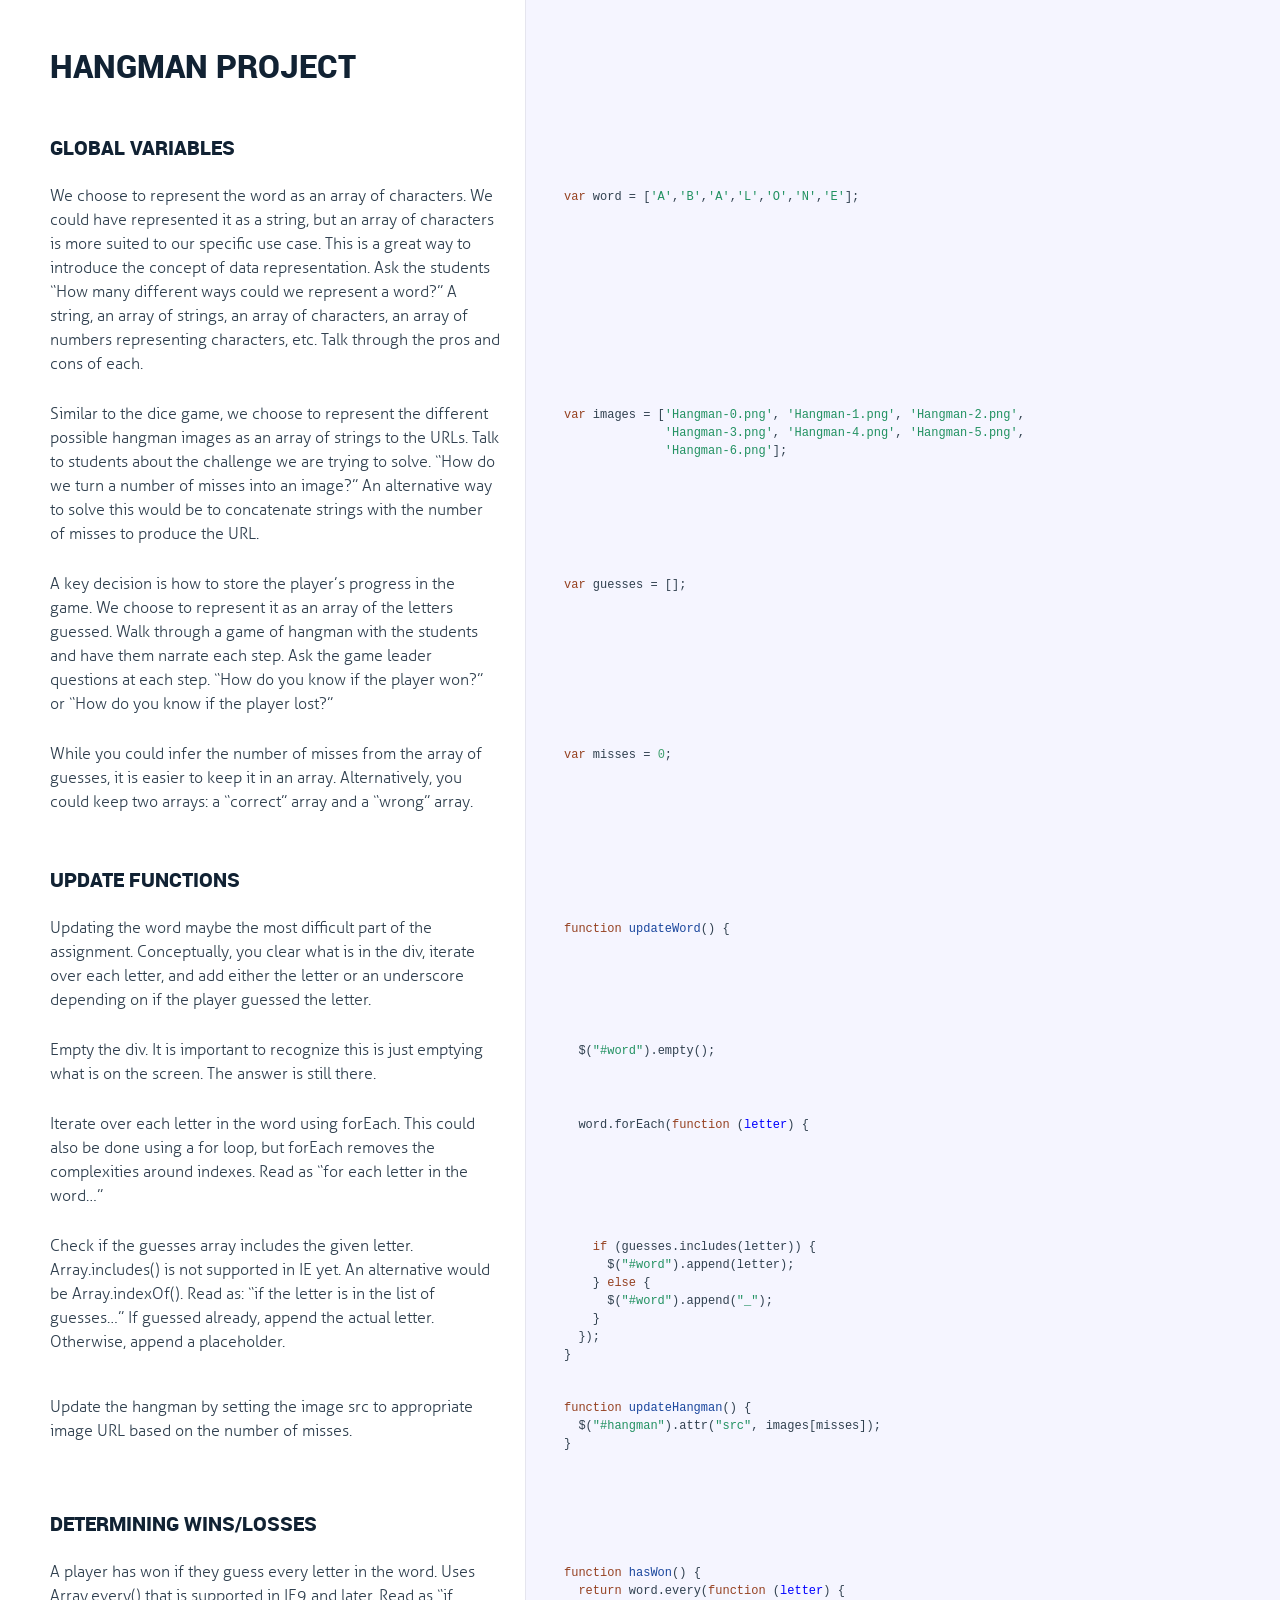
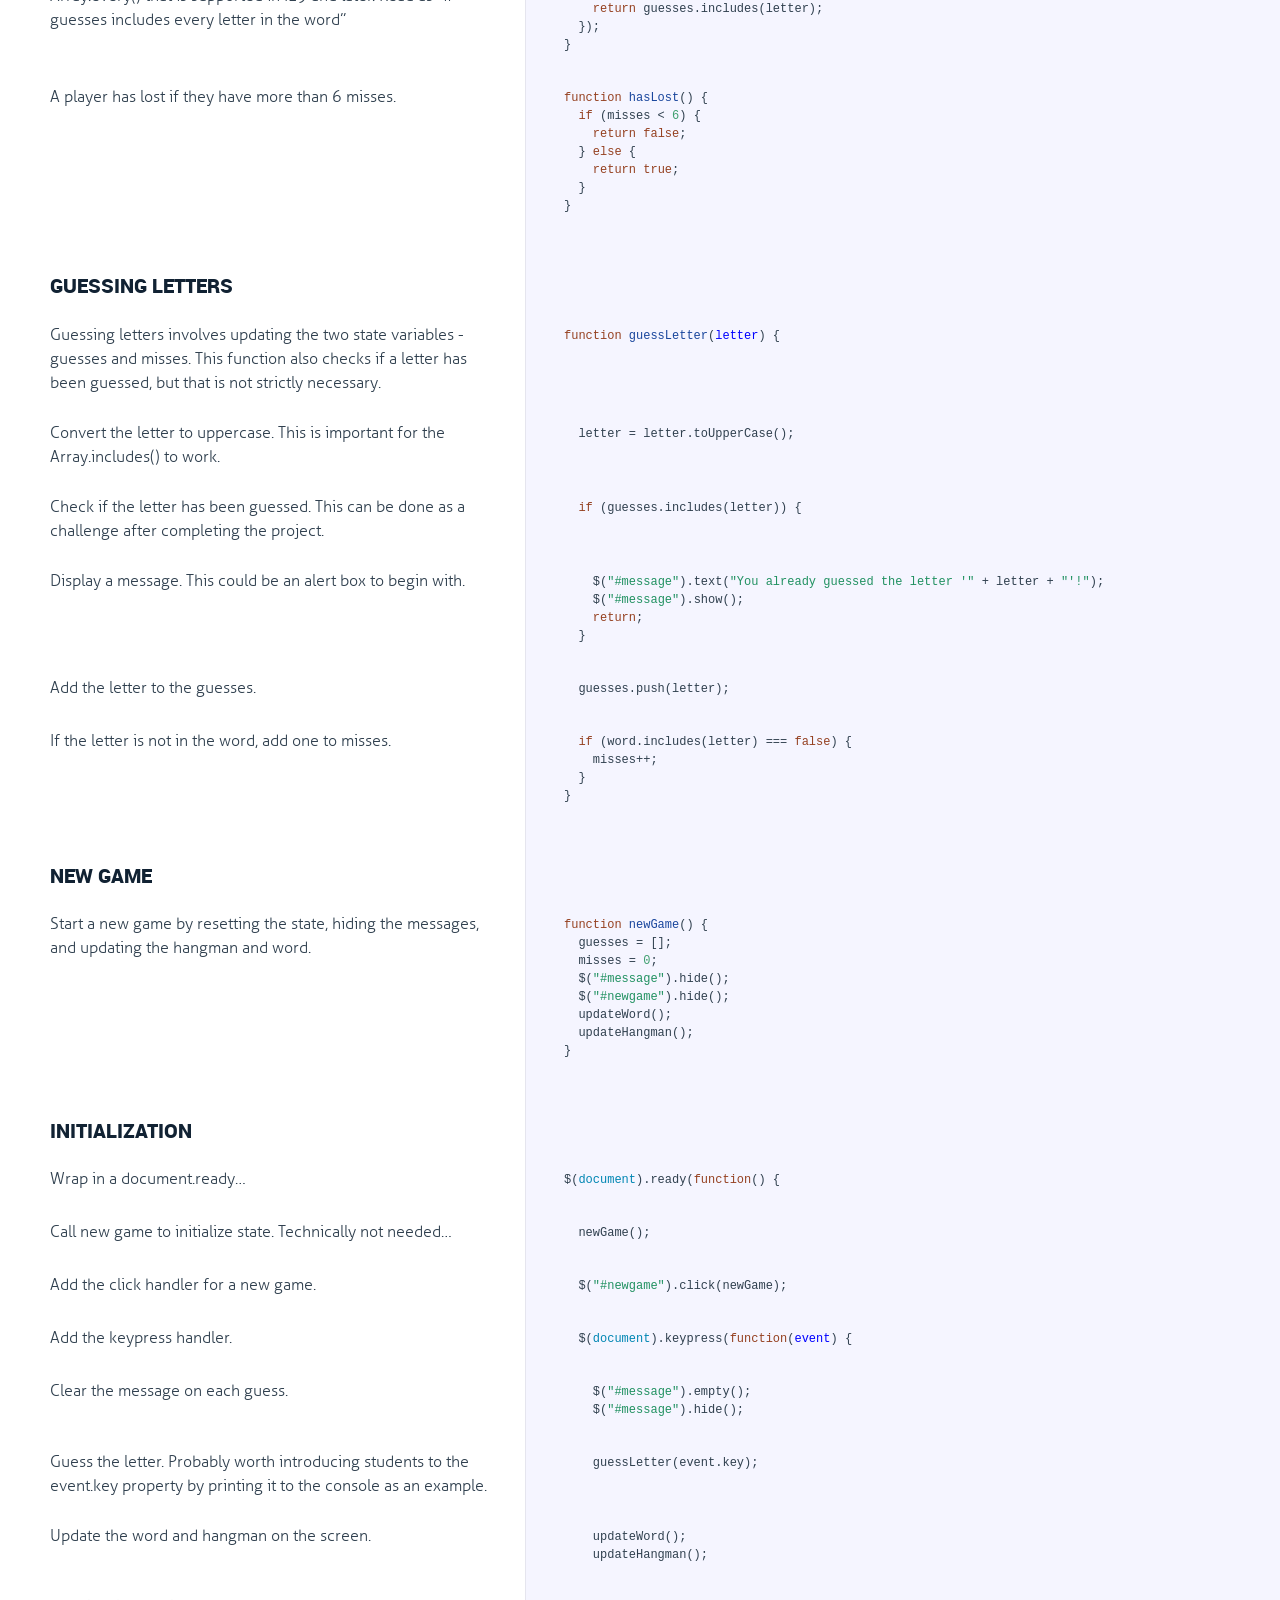
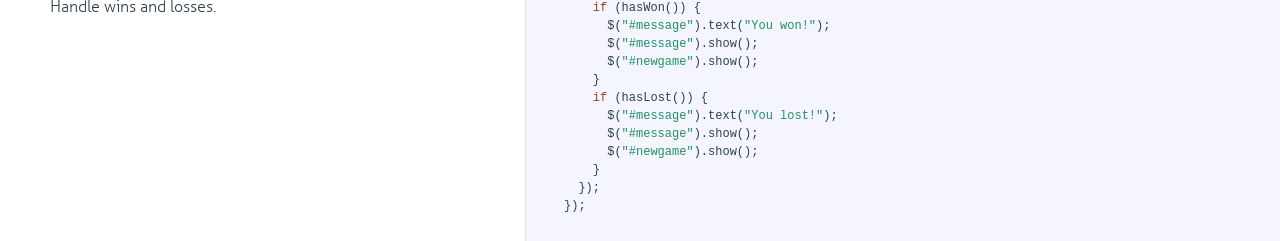
==== docs/script.html @ 74f9dd9a "Add docco documentation." ====
<!DOCTYPE html>

<html>
<head>
  <title>Hangman Project</title>
  <meta http-equiv="content-type" content="text/html; charset=UTF-8">
  <meta name="viewport" content="width=device-width, target-densitydpi=160dpi, initial-scale=1.0; maximum-scale=1.0; user-scalable=0;">
  <link rel="stylesheet" media="all" href="docco.css" />
</head>
<body>
  <div id="container">
    <div id="background"></div>
    
    <ul class="sections">
        
        
        
        <li id="section-1">
            <div class="annotation">
              
              <div class="pilwrap ">
                <a class="pilcrow" href="#section-1">&#182;</a>
              </div>
              <h1 id="hangman-project">Hangman Project</h1>

            </div>
            
        </li>
        
        
        <li id="section-2">
            <div class="annotation">
              
              <div class="pilwrap ">
                <a class="pilcrow" href="#section-2">&#182;</a>
              </div>
              <h2 id="global-variables">Global Variables</h2>

            </div>
            
        </li>
        
        
        <li id="section-3">
            <div class="annotation">
              
              <div class="pilwrap ">
                <a class="pilcrow" href="#section-3">&#182;</a>
              </div>
              <p>We choose to represent the word as an array of characters. We could have
represented it as a string, but an array of characters is more suited to our
specific use case. This is a great way to introduce the concept of data
representation. Ask the students “How many different ways could we represent
a word?” A string, an array of strings, an array of characters, an array of
numbers representing characters, etc. Talk through the pros and cons of each.</p>

            </div>
            
            <div class="content"><div class='highlight'><pre><span class="hljs-keyword">var</span> word = [<span class="hljs-string">'A'</span>,<span class="hljs-string">'B'</span>,<span class="hljs-string">'A'</span>,<span class="hljs-string">'L'</span>,<span class="hljs-string">'O'</span>,<span class="hljs-string">'N'</span>,<span class="hljs-string">'E'</span>];</pre></div></div>
            
        </li>
        
        
        <li id="section-4">
            <div class="annotation">
              
              <div class="pilwrap ">
                <a class="pilcrow" href="#section-4">&#182;</a>
              </div>
              <p>Similar to the dice game, we choose to represent the different possible
hangman images as an array of strings to the URLs. Talk to students about the
challenge we are trying to solve. “How do we turn a number of misses into an
image?” An alternative way to solve this would be to concatenate strings with
the number of misses to produce the URL.</p>

            </div>
            
            <div class="content"><div class='highlight'><pre><span class="hljs-keyword">var</span> images = [<span class="hljs-string">'Hangman-0.png'</span>, <span class="hljs-string">'Hangman-1.png'</span>, <span class="hljs-string">'Hangman-2.png'</span>,
              <span class="hljs-string">'Hangman-3.png'</span>, <span class="hljs-string">'Hangman-4.png'</span>, <span class="hljs-string">'Hangman-5.png'</span>,
              <span class="hljs-string">'Hangman-6.png'</span>];</pre></div></div>
            
        </li>
        
        
        <li id="section-5">
            <div class="annotation">
              
              <div class="pilwrap ">
                <a class="pilcrow" href="#section-5">&#182;</a>
              </div>
              <p>A key decision is how to store the player’s progress in the game. We choose
to represent it as an array of the letters guessed. Walk through a game of
hangman with the students and have them narrate each step. Ask the game
leader questions at each step. “How do you know if the player won?”
or “How do you know if the player lost?”</p>

            </div>
            
            <div class="content"><div class='highlight'><pre><span class="hljs-keyword">var</span> guesses = [];</pre></div></div>
            
        </li>
        
        
        <li id="section-6">
            <div class="annotation">
              
              <div class="pilwrap ">
                <a class="pilcrow" href="#section-6">&#182;</a>
              </div>
              <p>While you could infer the number of misses from the array of guesses, it is
easier to keep it in an array. Alternatively, you could keep two arrays: a
“correct” array and a “wrong” array.</p>

            </div>
            
            <div class="content"><div class='highlight'><pre><span class="hljs-keyword">var</span> misses = <span class="hljs-number">0</span>;</pre></div></div>
            
        </li>
        
        
        <li id="section-7">
            <div class="annotation">
              
              <div class="pilwrap ">
                <a class="pilcrow" href="#section-7">&#182;</a>
              </div>
              <h2 id="update-functions">Update functions</h2>

            </div>
            
        </li>
        
        
        <li id="section-8">
            <div class="annotation">
              
              <div class="pilwrap ">
                <a class="pilcrow" href="#section-8">&#182;</a>
              </div>
              <p>Updating the word maybe the most difficult part of the assignment.
Conceptually, you clear what is in the div, iterate over each letter, and add
either the letter or an underscore depending on if the player guessed the
letter.</p>

            </div>
            
            <div class="content"><div class='highlight'><pre><span class="hljs-function"><span class="hljs-keyword">function</span> <span class="hljs-title">updateWord</span>(<span class="hljs-params"></span>) </span>{</pre></div></div>
            
        </li>
        
        
        <li id="section-9">
            <div class="annotation">
              
              <div class="pilwrap ">
                <a class="pilcrow" href="#section-9">&#182;</a>
              </div>
              <p>Empty the div. It is important to recognize this is just emptying what is
on the screen. The answer is still there.</p>

            </div>
            
            <div class="content"><div class='highlight'><pre>  $(<span class="hljs-string">"#word"</span>).empty();</pre></div></div>
            
        </li>
        
        
        <li id="section-10">
            <div class="annotation">
              
              <div class="pilwrap ">
                <a class="pilcrow" href="#section-10">&#182;</a>
              </div>
              <p>Iterate over each letter in the word using forEach. This could also be
done using a for loop, but forEach removes the complexities around indexes.
Read as “for each letter in the word…”</p>

            </div>
            
            <div class="content"><div class='highlight'><pre>  word.forEach(<span class="hljs-function"><span class="hljs-keyword">function</span> (<span class="hljs-params">letter</span>) </span>{</pre></div></div>
            
        </li>
        
        
        <li id="section-11">
            <div class="annotation">
              
              <div class="pilwrap ">
                <a class="pilcrow" href="#section-11">&#182;</a>
              </div>
              <p>Check if the guesses array includes the given letter. Array.includes() is
not supported in IE yet. An alternative would be Array.indexOf().
Read as: “if the letter is in the list of guesses…” If guessed already,
append the actual letter. Otherwise, append a placeholder.</p>

            </div>
            
            <div class="content"><div class='highlight'><pre>    <span class="hljs-keyword">if</span> (guesses.includes(letter)) {
      $(<span class="hljs-string">"#word"</span>).append(letter);
    } <span class="hljs-keyword">else</span> {
      $(<span class="hljs-string">"#word"</span>).append(<span class="hljs-string">"_"</span>);
    }
  });
}</pre></div></div>
            
        </li>
        
        
        <li id="section-12">
            <div class="annotation">
              
              <div class="pilwrap ">
                <a class="pilcrow" href="#section-12">&#182;</a>
              </div>
              <p>Update the hangman by setting the image src to appropriate image URL based
on the number of misses.</p>

            </div>
            
            <div class="content"><div class='highlight'><pre><span class="hljs-function"><span class="hljs-keyword">function</span> <span class="hljs-title">updateHangman</span>(<span class="hljs-params"></span>) </span>{
  $(<span class="hljs-string">"#hangman"</span>).attr(<span class="hljs-string">"src"</span>, images[misses]);
}</pre></div></div>
            
        </li>
        
        
        <li id="section-13">
            <div class="annotation">
              
              <div class="pilwrap ">
                <a class="pilcrow" href="#section-13">&#182;</a>
              </div>
              <h2 id="determining-wins-losses">Determining wins/losses</h2>

            </div>
            
        </li>
        
        
        <li id="section-14">
            <div class="annotation">
              
              <div class="pilwrap ">
                <a class="pilcrow" href="#section-14">&#182;</a>
              </div>
              <p>A player has won if they guess every letter in the word. Uses Array.every()
that is supported in IE9 and later. Read as “if guesses includes every letter
in the word”</p>

            </div>
            
            <div class="content"><div class='highlight'><pre><span class="hljs-function"><span class="hljs-keyword">function</span> <span class="hljs-title">hasWon</span>(<span class="hljs-params"></span>) </span>{
  <span class="hljs-keyword">return</span> word.every(<span class="hljs-function"><span class="hljs-keyword">function</span> (<span class="hljs-params">letter</span>) </span>{
    <span class="hljs-keyword">return</span> guesses.includes(letter);
  });
}</pre></div></div>
            
        </li>
        
        
        <li id="section-15">
            <div class="annotation">
              
              <div class="pilwrap ">
                <a class="pilcrow" href="#section-15">&#182;</a>
              </div>
              <p>A player has lost if they have more than 6 misses.</p>

            </div>
            
            <div class="content"><div class='highlight'><pre><span class="hljs-function"><span class="hljs-keyword">function</span> <span class="hljs-title">hasLost</span>(<span class="hljs-params"></span>) </span>{
  <span class="hljs-keyword">if</span> (misses &lt; <span class="hljs-number">6</span>) {
    <span class="hljs-keyword">return</span> <span class="hljs-literal">false</span>;
  } <span class="hljs-keyword">else</span> {
    <span class="hljs-keyword">return</span> <span class="hljs-literal">true</span>;
  }
}</pre></div></div>
            
        </li>
        
        
        <li id="section-16">
            <div class="annotation">
              
              <div class="pilwrap ">
                <a class="pilcrow" href="#section-16">&#182;</a>
              </div>
              <h2 id="guessing-letters">Guessing letters</h2>

            </div>
            
        </li>
        
        
        <li id="section-17">
            <div class="annotation">
              
              <div class="pilwrap ">
                <a class="pilcrow" href="#section-17">&#182;</a>
              </div>
              <p>Guessing letters involves updating the two state variables - guesses and
misses. This function also checks if a letter has been guessed, but that is
not strictly necessary.</p>

            </div>
            
            <div class="content"><div class='highlight'><pre><span class="hljs-function"><span class="hljs-keyword">function</span> <span class="hljs-title">guessLetter</span>(<span class="hljs-params">letter</span>) </span>{</pre></div></div>
            
        </li>
        
        
        <li id="section-18">
            <div class="annotation">
              
              <div class="pilwrap ">
                <a class="pilcrow" href="#section-18">&#182;</a>
              </div>
              <p>Convert the letter to uppercase. This is important for the Array.includes()
to work.</p>

            </div>
            
            <div class="content"><div class='highlight'><pre>  letter = letter.toUpperCase();</pre></div></div>
            
        </li>
        
        
        <li id="section-19">
            <div class="annotation">
              
              <div class="pilwrap ">
                <a class="pilcrow" href="#section-19">&#182;</a>
              </div>
              <p>Check if the letter has been guessed. This can be done as a challenge after
completing the project.</p>

            </div>
            
            <div class="content"><div class='highlight'><pre>  <span class="hljs-keyword">if</span> (guesses.includes(letter)) {</pre></div></div>
            
        </li>
        
        
        <li id="section-20">
            <div class="annotation">
              
              <div class="pilwrap ">
                <a class="pilcrow" href="#section-20">&#182;</a>
              </div>
              <p>Display a message. This could be an alert box to begin with.</p>

            </div>
            
            <div class="content"><div class='highlight'><pre>    $(<span class="hljs-string">"#message"</span>).text(<span class="hljs-string">"You already guessed the letter '"</span> + letter + <span class="hljs-string">"'!"</span>);
    $(<span class="hljs-string">"#message"</span>).show();
    <span class="hljs-keyword">return</span>;
  }</pre></div></div>
            
        </li>
        
        
        <li id="section-21">
            <div class="annotation">
              
              <div class="pilwrap ">
                <a class="pilcrow" href="#section-21">&#182;</a>
              </div>
              <p>Add the letter to the guesses.</p>

            </div>
            
            <div class="content"><div class='highlight'><pre>  guesses.push(letter);</pre></div></div>
            
        </li>
        
        
        <li id="section-22">
            <div class="annotation">
              
              <div class="pilwrap ">
                <a class="pilcrow" href="#section-22">&#182;</a>
              </div>
              <p>If the letter is not in the word, add one to misses.</p>

            </div>
            
            <div class="content"><div class='highlight'><pre>  <span class="hljs-keyword">if</span> (word.includes(letter) === <span class="hljs-literal">false</span>) {
    misses++;
  }
}</pre></div></div>
            
        </li>
        
        
        <li id="section-23">
            <div class="annotation">
              
              <div class="pilwrap ">
                <a class="pilcrow" href="#section-23">&#182;</a>
              </div>
              <h2 id="new-game">New Game</h2>

            </div>
            
        </li>
        
        
        <li id="section-24">
            <div class="annotation">
              
              <div class="pilwrap ">
                <a class="pilcrow" href="#section-24">&#182;</a>
              </div>
              <p>Start a new game by resetting the state, hiding the messages, and updating
the hangman and word.</p>

            </div>
            
            <div class="content"><div class='highlight'><pre><span class="hljs-function"><span class="hljs-keyword">function</span> <span class="hljs-title">newGame</span>(<span class="hljs-params"></span>) </span>{
  guesses = [];
  misses = <span class="hljs-number">0</span>;
  $(<span class="hljs-string">"#message"</span>).hide();
  $(<span class="hljs-string">"#newgame"</span>).hide();
  updateWord();
  updateHangman();
}</pre></div></div>
            
        </li>
        
        
        <li id="section-25">
            <div class="annotation">
              
              <div class="pilwrap ">
                <a class="pilcrow" href="#section-25">&#182;</a>
              </div>
              <h2 id="initialization">Initialization</h2>

            </div>
            
        </li>
        
        
        <li id="section-26">
            <div class="annotation">
              
              <div class="pilwrap ">
                <a class="pilcrow" href="#section-26">&#182;</a>
              </div>
              <p>Wrap in a document.ready…</p>

            </div>
            
            <div class="content"><div class='highlight'><pre>$(<span class="hljs-built_in">document</span>).ready(<span class="hljs-function"><span class="hljs-keyword">function</span>(<span class="hljs-params"></span>) </span>{</pre></div></div>
            
        </li>
        
        
        <li id="section-27">
            <div class="annotation">
              
              <div class="pilwrap ">
                <a class="pilcrow" href="#section-27">&#182;</a>
              </div>
              <p>Call new game to initialize state. Technically not needed…</p>

            </div>
            
            <div class="content"><div class='highlight'><pre>  newGame();</pre></div></div>
            
        </li>
        
        
        <li id="section-28">
            <div class="annotation">
              
              <div class="pilwrap ">
                <a class="pilcrow" href="#section-28">&#182;</a>
              </div>
              <p>Add the click handler for a new game.</p>

            </div>
            
            <div class="content"><div class='highlight'><pre>  $(<span class="hljs-string">"#newgame"</span>).click(newGame);</pre></div></div>
            
        </li>
        
        
        <li id="section-29">
            <div class="annotation">
              
              <div class="pilwrap ">
                <a class="pilcrow" href="#section-29">&#182;</a>
              </div>
              <p>Add the keypress handler.</p>

            </div>
            
            <div class="content"><div class='highlight'><pre>  $(<span class="hljs-built_in">document</span>).keypress(<span class="hljs-function"><span class="hljs-keyword">function</span>(<span class="hljs-params">event</span>) </span>{</pre></div></div>
            
        </li>
        
        
        <li id="section-30">
            <div class="annotation">
              
              <div class="pilwrap ">
                <a class="pilcrow" href="#section-30">&#182;</a>
              </div>
              <p>Clear the message on each guess.</p>

            </div>
            
            <div class="content"><div class='highlight'><pre>    $(<span class="hljs-string">"#message"</span>).empty();
    $(<span class="hljs-string">"#message"</span>).hide();</pre></div></div>
            
        </li>
        
        
        <li id="section-31">
            <div class="annotation">
              
              <div class="pilwrap ">
                <a class="pilcrow" href="#section-31">&#182;</a>
              </div>
              <p>Guess the letter. Probably worth introducing students to the event.key
property by printing it to the console as an example.</p>

            </div>
            
            <div class="content"><div class='highlight'><pre>    guessLetter(event.key);</pre></div></div>
            
        </li>
        
        
        <li id="section-32">
            <div class="annotation">
              
              <div class="pilwrap ">
                <a class="pilcrow" href="#section-32">&#182;</a>
              </div>
              <p>Update the word and hangman on the screen.</p>

            </div>
            
            <div class="content"><div class='highlight'><pre>    updateWord();
    updateHangman();</pre></div></div>
            
        </li>
        
        
        <li id="section-33">
            <div class="annotation">
              
              <div class="pilwrap ">
                <a class="pilcrow" href="#section-33">&#182;</a>
              </div>
              <p>Handle wins and losses.</p>

            </div>
            
            <div class="content"><div class='highlight'><pre>    <span class="hljs-keyword">if</span> (hasWon()) {
      $(<span class="hljs-string">"#message"</span>).text(<span class="hljs-string">"You won!"</span>);
      $(<span class="hljs-string">"#message"</span>).show();
      $(<span class="hljs-string">"#newgame"</span>).show();
    }
    <span class="hljs-keyword">if</span> (hasLost()) {
      $(<span class="hljs-string">"#message"</span>).text(<span class="hljs-string">"You lost!"</span>);
      $(<span class="hljs-string">"#message"</span>).show();
      $(<span class="hljs-string">"#newgame"</span>).show();
    }
  });
});</pre></div></div>
            
        </li>
        
    </ul>
  </div>
</body>
</html>
---- docs/docco.css ----
/*--------------------- Typography ----------------------------*/

@font-face {
    font-family: 'aller-light';
    src: url('public/fonts/aller-light.eot');
    src: url('public/fonts/aller-light.eot?#iefix') format('embedded-opentype'),
         url('public/fonts/aller-light.woff') format('woff'),
         url('public/fonts/aller-light.ttf') format('truetype');
    font-weight: normal;
    font-style: normal;
}

@font-face {
    font-family: 'aller-bold';
    src: url('public/fonts/aller-bold.eot');
    src: url('public/fonts/aller-bold.eot?#iefix') format('embedded-opentype'),
         url('public/fonts/aller-bold.woff') format('woff'),
         url('public/fonts/aller-bold.ttf') format('truetype');
    font-weight: normal;
    font-style: normal;
}

@font-face {
    font-family: 'roboto-black';
    src: url('public/fonts/roboto-black.eot');
    src: url('public/fonts/roboto-black.eot?#iefix') format('embedded-opentype'),
         url('public/fonts/roboto-black.woff') format('woff'),
         url('public/fonts/roboto-black.ttf') format('truetype');
    font-weight: normal;
    font-style: normal;
}

/*--------------------- Layout ----------------------------*/
html { height: 100%; }
body {
  font-family: "aller-light";
  font-size: 14px;
  line-height: 18px;
  color: #30404f;
  margin: 0; padding: 0;
  height:100%;
}
#container { min-height: 100%; }

a {
  color: #000;
}

b, strong {
  font-weight: normal;
  font-family: "aller-bold";
}

p {
  margin: 15px 0 0px;
}
  .annotation ul, .annotation ol {
    margin: 25px 0;
  }
    .annotation ul li, .annotation ol li {
      font-size: 14px;
      line-height: 18px;
      margin: 10px 0;
    }

h1, h2, h3, h4, h5, h6 {
  color: #112233;
  line-height: 1em;
  font-weight: normal;
  font-family: "roboto-black";
  text-transform: uppercase;
  margin: 30px 0 15px 0;
}

h1 {
  margin-top: 40px;
}
h2 {
  font-size: 1.26em;
}

hr {
  border: 0;
  background: 1px #ddd;
  height: 1px;
  margin: 20px 0;
}

pre, tt, code {
  font-size: 12px; line-height: 16px;
  font-family: Menlo, Monaco, Consolas, "Lucida Console", monospace;
  margin: 0; padding: 0;
}
  .annotation pre {
    display: block;
    margin: 0;
    padding: 7px 10px;
    background: #fcfcfc;
    -moz-box-shadow:    inset 0 0 10px rgba(0,0,0,0.1);
    -webkit-box-shadow: inset 0 0 10px rgba(0,0,0,0.1);
    box-shadow:         inset 0 0 10px rgba(0,0,0,0.1);
    overflow-x: auto;
  }
    .annotation pre code {
      border: 0;
      padding: 0;
      background: transparent;
    }


blockquote {
  border-left: 5px solid #ccc;
  margin: 0;
  padding: 1px 0 1px 1em;
}
  .sections blockquote p {
    font-family: Menlo, Consolas, Monaco, monospace;
    font-size: 12px; line-height: 16px;
    color: #999;
    margin: 10px 0 0;
    white-space: pre-wrap;
  }

ul.sections {
  list-style: none;
  padding:0 0 5px 0;;
  margin:0;
}

/*
  Force border-box so that % widths fit the parent
  container without overlap because of margin/padding.

  More Info : http://www.quirksmode.org/css/box.html
*/
ul.sections > li > div {
  -moz-box-sizing: border-box;    /* firefox */
  -ms-box-sizing: border-box;     /* ie */
  -webkit-box-sizing: border-box; /* webkit */
  -khtml-box-sizing: border-box;  /* konqueror */
  box-sizing: border-box;         /* css3 */
}


/*---------------------- Jump Page -----------------------------*/
#jump_to, #jump_page {
  margin: 0;
  background: white;
  -webkit-box-shadow: 0 0 25px #777; -moz-box-shadow: 0 0 25px #777;
  -webkit-border-bottom-left-radius: 5px; -moz-border-radius-bottomleft: 5px;
  font: 16px Arial;
  cursor: pointer;
  text-align: right;
  list-style: none;
}

#jump_to a {
  text-decoration: none;
}

#jump_to a.large {
  display: none;
}
#jump_to a.small {
  font-size: 22px;
  font-weight: bold;
  color: #676767;
}

#jump_to, #jump_wrapper {
  position: fixed;
  right: 0; top: 0;
  padding: 10px 15px;
  margin:0;
}

#jump_wrapper {
  display: none;
  padding:0;
}

#jump_to:hover #jump_wrapper {
  display: block;
}

#jump_page_wrapper{
  position: fixed;
  right: 0;
  top: 0;
  bottom: 0;
}

#jump_page {
  padding: 5px 0 3px;
  margin: 0 0 25px 25px;
  max-height: 100%;
  overflow: auto;
}

#jump_page .source {
  display: block;
  padding: 15px;
  text-decoration: none;
  border-top: 1px solid #eee;
}

#jump_page .source:hover {
  background: #f5f5ff;
}

#jump_page .source:first-child {
}

/*---------------------- Low resolutions (> 320px) ---------------------*/
@media only screen and (min-width: 320px) {
  .pilwrap { display: none; }

  ul.sections > li > div {
    display: block;
    padding:5px 10px 0 10px;
  }

  ul.sections > li > div.annotation ul, ul.sections > li > div.annotation ol {
    padding-left: 30px;
  }

  ul.sections > li > div.content {
    overflow-x:auto;
    -webkit-box-shadow: inset 0 0 5px #e5e5ee;
    box-shadow: inset 0 0 5px #e5e5ee;
    border: 1px solid #dedede;
    margin:5px 10px 5px 10px;
    padding-bottom: 5px;
  }

  ul.sections > li > div.annotation pre {
    margin: 7px 0 7px;
    padding-left: 15px;
  }

  ul.sections > li > div.annotation p tt, .annotation code {
    background: #f8f8ff;
    border: 1px solid #dedede;
    font-size: 12px;
    padding: 0 0.2em;
  }
}

/*----------------------  (> 481px) ---------------------*/
@media only screen and (min-width: 481px) {
  #container {
    position: relative;
  }
  body {
    background-color: #F5F5FF;
    font-size: 15px;
    line-height: 21px;
  }
  pre, tt, code {
    line-height: 18px;
  }
  p, ul, ol {
    margin: 0 0 15px;
  }


  #jump_to {
    padding: 5px 10px;
  }
  #jump_wrapper {
    padding: 0;
  }
  #jump_to, #jump_page {
    font: 10px Arial;
    text-transform: uppercase;
  }
  #jump_page .source {
    padding: 5px 10px;
  }
  #jump_to a.large {
    display: inline-block;
  }
  #jump_to a.small {
    display: none;
  }



  #background {
    position: absolute;
    top: 0; bottom: 0;
    width: 350px;
    background: #fff;
    border-right: 1px solid #e5e5ee;
    z-index: -1;
  }

  ul.sections > li > div.annotation ul, ul.sections > li > div.annotation ol {
    padding-left: 40px;
  }

  ul.sections > li {
    white-space: nowrap;
  }

  ul.sections > li > div {
    display: inline-block;
  }

  ul.sections > li > div.annotation {
    max-width: 350px;
    min-width: 350px;
    min-height: 5px;
    padding: 13px;
    overflow-x: hidden;
    white-space: normal;
    vertical-align: top;
    text-align: left;
  }
  ul.sections > li > div.annotation pre {
    margin: 15px 0 15px;
    padding-left: 15px;
  }

  ul.sections > li > div.content {
    padding: 13px;
    vertical-align: top;
    border: none;
    -webkit-box-shadow: none;
    box-shadow: none;
  }

  .pilwrap {
    position: relative;
    display: inline;
  }

  .pilcrow {
    font: 12px Arial;
    text-decoration: none;
    color: #454545;
    position: absolute;
    top: 3px; left: -20px;
    padding: 1px 2px;
    opacity: 0;
    -webkit-transition: opacity 0.2s linear;
  }
    .for-h1 .pilcrow {
      top: 47px;
    }
    .for-h2 .pilcrow, .for-h3 .pilcrow, .for-h4 .pilcrow {
      top: 35px;
    }

  ul.sections > li > div.annotation:hover .pilcrow {
    opacity: 1;
  }
}

/*---------------------- (> 1025px) ---------------------*/
@media only screen and (min-width: 1025px) {

  body {
    font-size: 16px;
    line-height: 24px;
  }

  #background {
    width: 525px;
  }
  ul.sections > li > div.annotation {
    max-width: 525px;
    min-width: 525px;
    padding: 10px 25px 1px 50px;
  }
  ul.sections > li > div.content {
    padding: 9px 15px 16px 25px;
  }
}

/*---------------------- Syntax Highlighting -----------------------------*/

td.linenos { background-color: #f0f0f0; padding-right: 10px; }
span.lineno { background-color: #f0f0f0; padding: 0 5px 0 5px; }
/*

github.com style (c) Vasily Polovnyov <vast@whiteants.net>

*/

pre code {
  display: block; padding: 0.5em;
  color: #000;
  background: #f8f8ff
}

pre .hljs-comment,
pre .hljs-template_comment,
pre .hljs-diff .hljs-header,
pre .hljs-javadoc {
  color: #408080;
  font-style: italic
}

pre .hljs-keyword,
pre .hljs-assignment,
pre .hljs-literal,
pre .hljs-css .hljs-rule .hljs-keyword,
pre .hljs-winutils,
pre .hljs-javascript .hljs-title,
pre .hljs-lisp .hljs-title,
pre .hljs-subst {
  color: #954121;
  /*font-weight: bold*/
}

pre .hljs-number,
pre .hljs-hexcolor {
  color: #40a070
}

pre .hljs-string,
pre .hljs-tag .hljs-value,
pre .hljs-phpdoc,
pre .hljs-tex .hljs-formula {
  color: #219161;
}

pre .hljs-title,
pre .hljs-id {
  color: #19469D;
}
pre .hljs-params {
  color: #00F;
}

pre .hljs-javascript .hljs-title,
pre .hljs-lisp .hljs-title,
pre .hljs-subst {
  font-weight: normal
}

pre .hljs-class .hljs-title,
pre .hljs-haskell .hljs-label,
pre .hljs-tex .hljs-command {
  color: #458;
  font-weight: bold
}

pre .hljs-tag,
pre .hljs-tag .hljs-title,
pre .hljs-rules .hljs-property,
pre .hljs-django .hljs-tag .hljs-keyword {
  color: #000080;
  font-weight: normal
}

pre .hljs-attribute,
pre .hljs-variable,
pre .hljs-instancevar,
pre .hljs-lisp .hljs-body {
  color: #008080
}

pre .hljs-regexp {
  color: #B68
}

pre .hljs-class {
  color: #458;
  font-weight: bold
}

pre .hljs-symbol,
pre .hljs-ruby .hljs-symbol .hljs-string,
pre .hljs-ruby .hljs-symbol .hljs-keyword,
pre .hljs-ruby .hljs-symbol .hljs-keymethods,
pre .hljs-lisp .hljs-keyword,
pre .hljs-tex .hljs-special,
pre .hljs-input_number {
  color: #990073
}

pre .hljs-builtin,
pre .hljs-constructor,
pre .hljs-built_in,
pre .hljs-lisp .hljs-title {
  color: #0086b3
}

pre .hljs-preprocessor,
pre .hljs-pi,
pre .hljs-doctype,
pre .hljs-shebang,
pre .hljs-cdata {
  color: #999;
  font-weight: bold
}

pre .hljs-deletion {
  background: #fdd
}

pre .hljs-addition {
  background: #dfd
}

pre .hljs-diff .hljs-change {
  background: #0086b3
}

pre .hljs-chunk {
  color: #aaa
}

pre .hljs-tex .hljs-formula {
  opacity: 0.5;
}
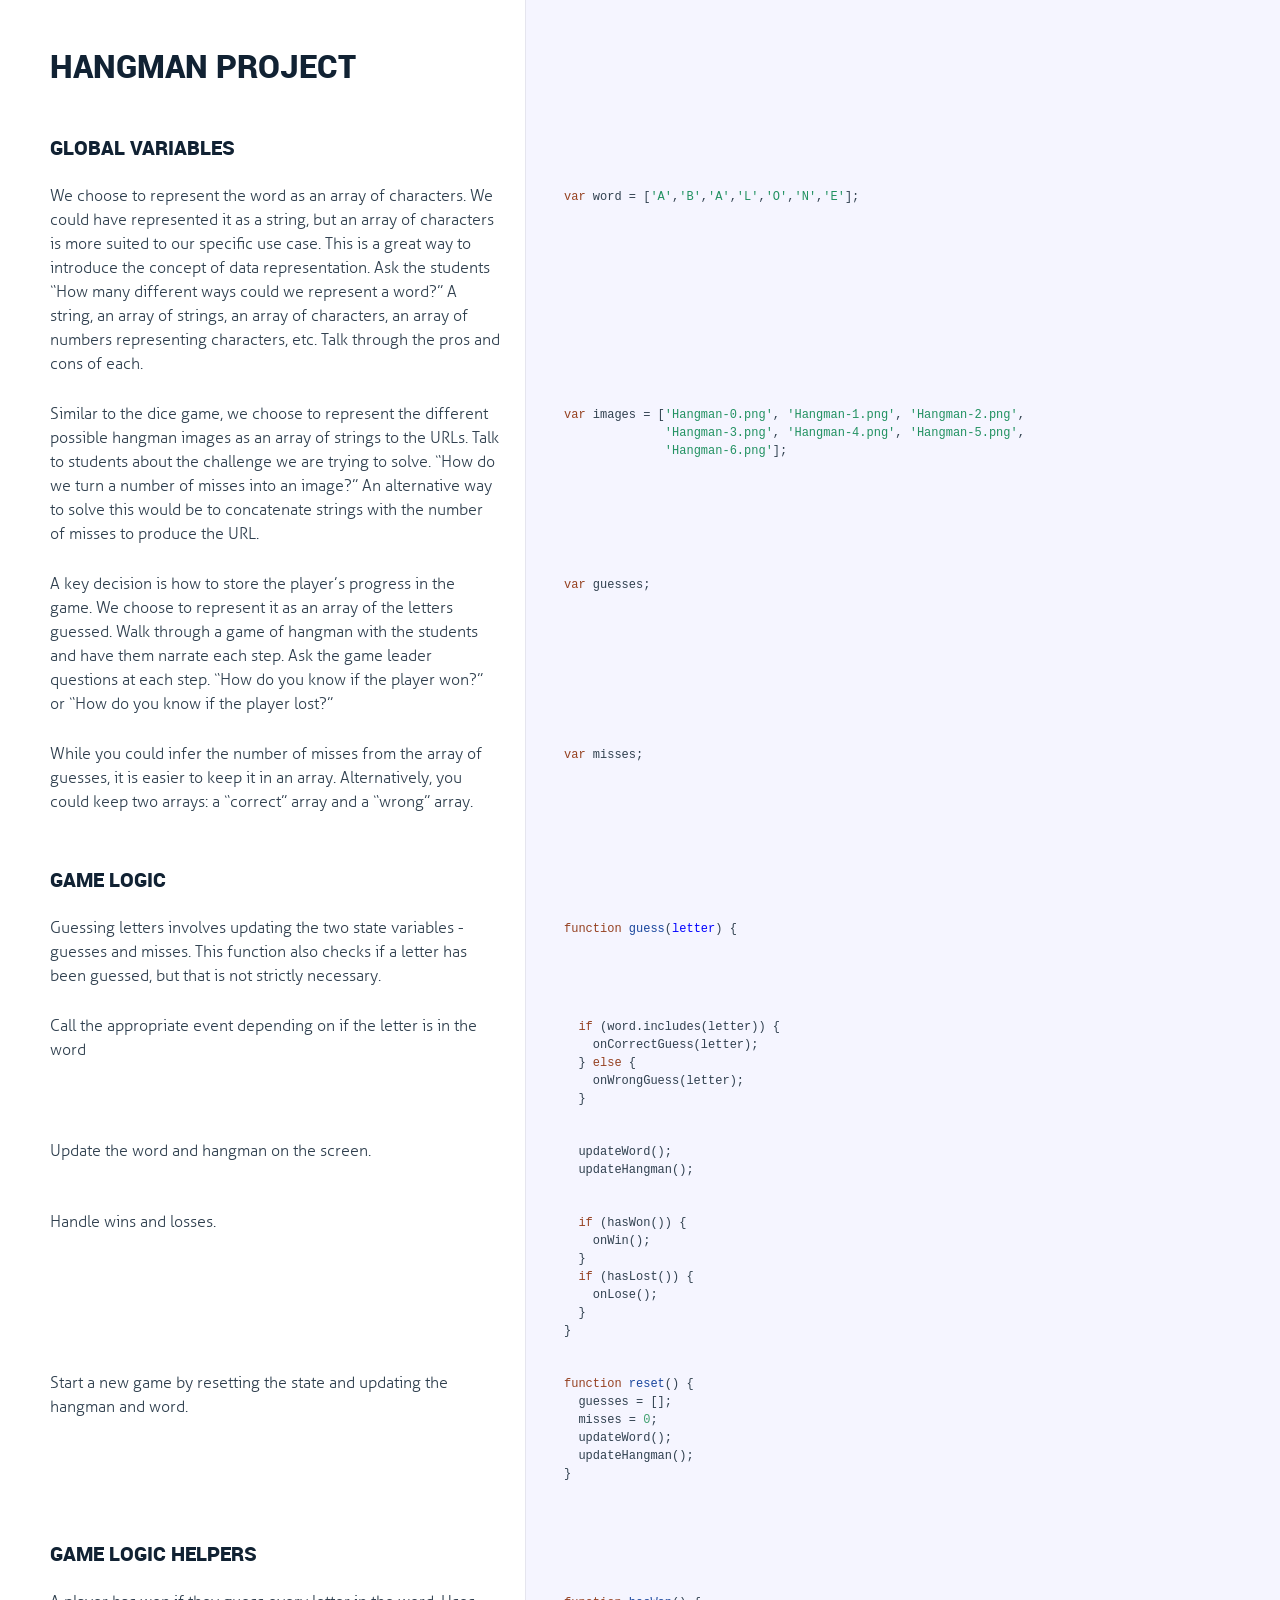
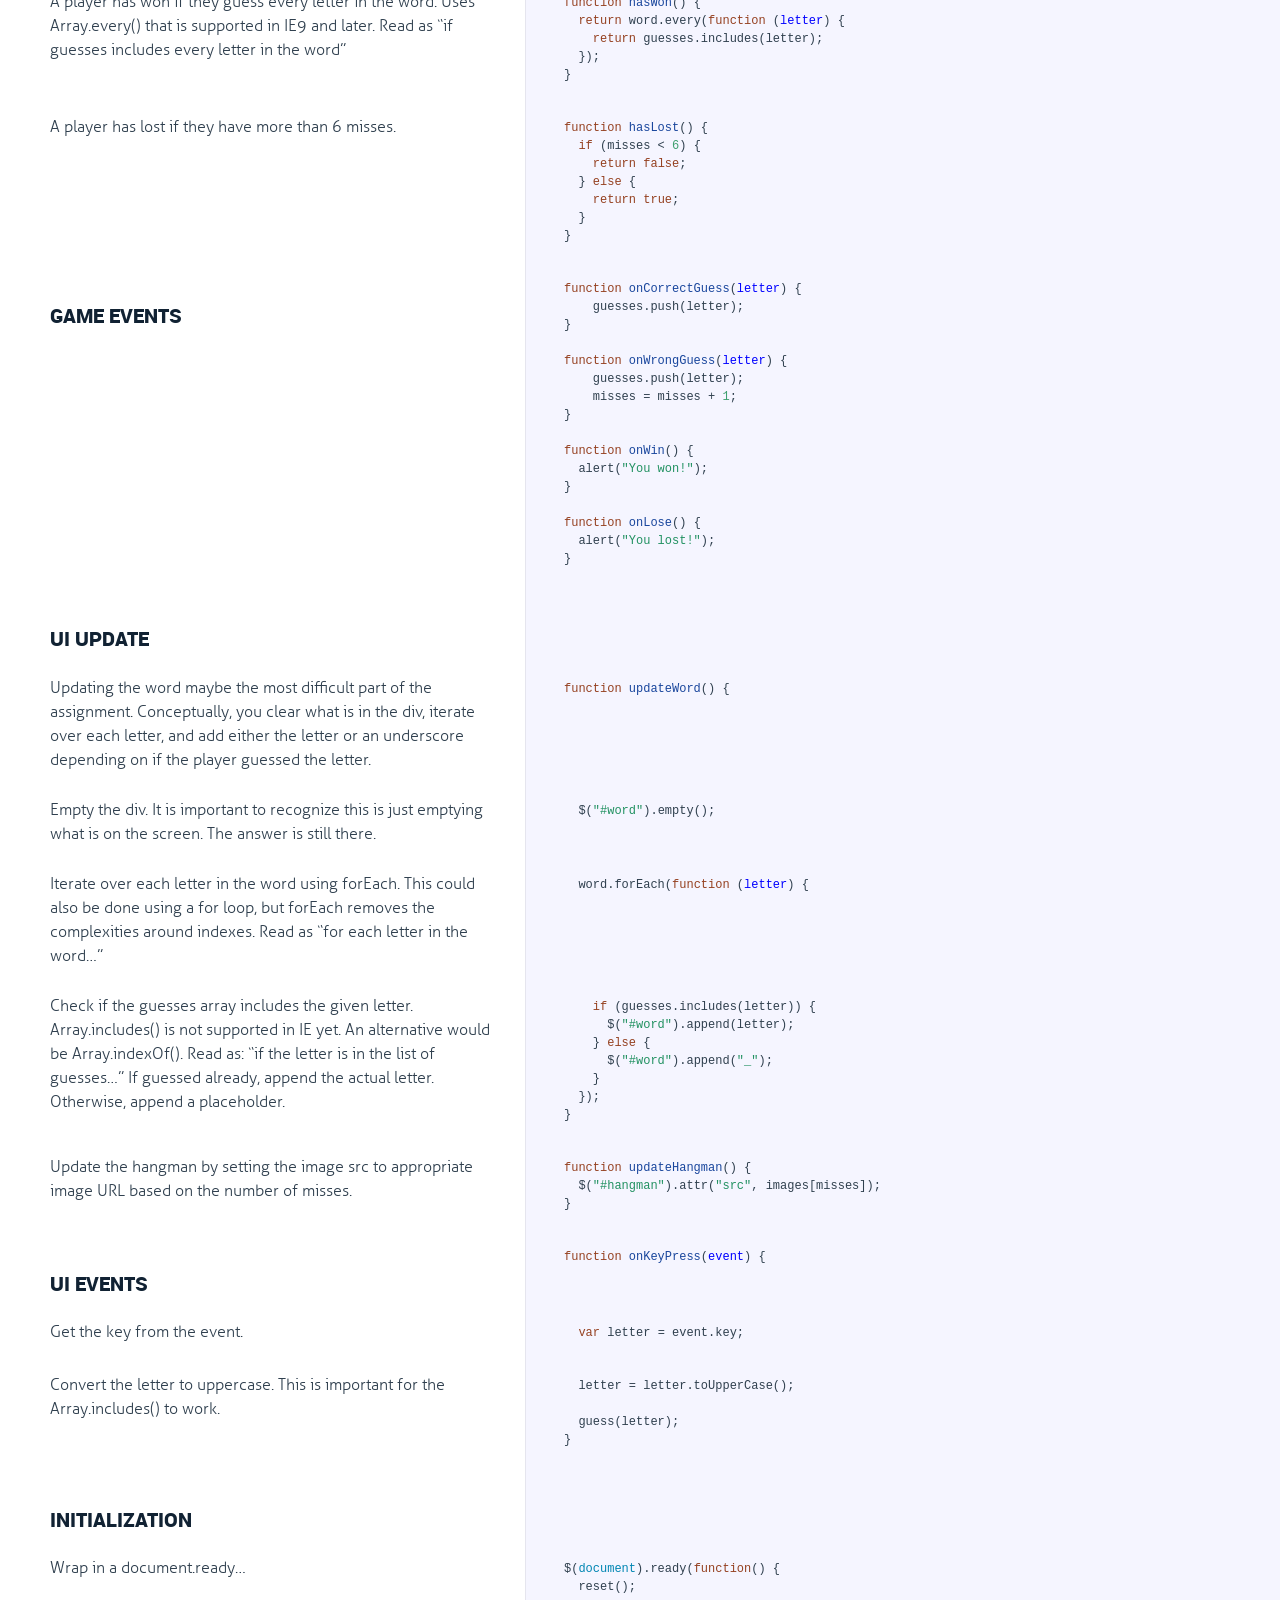
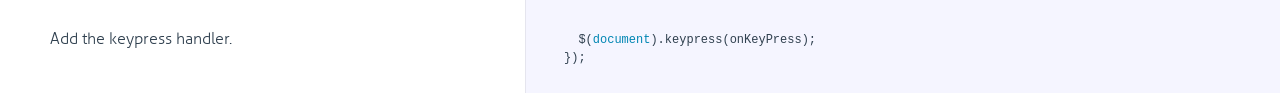
==== commit 24669f39: "Major changes to JS structure and complexity. Two major changes:   - Simplifying to bare minimum. Re" ====
--- a/docs/script.html
+++ b/docs/script.html
@@ -96,7 +96,7 @@
 
             </div>
             
-            <div class="content"><div class='highlight'><pre><span class="hljs-keyword">var</span> guesses = [];</pre></div></div>
+            <div class="content"><div class='highlight'><pre><span class="hljs-keyword">var</span> guesses;</pre></div></div>
             
         </li>
         
@@ -113,7 +113,7 @@
 
             </div>
             
-            <div class="content"><div class='highlight'><pre><span class="hljs-keyword">var</span> misses = <span class="hljs-number">0</span>;</pre></div></div>
+            <div class="content"><div class='highlight'><pre><span class="hljs-keyword">var</span> misses;</pre></div></div>
             
         </li>
         
@@ -124,7 +124,7 @@
               <div class="pilwrap ">
                 <a class="pilcrow" href="#section-7">&#182;</a>
               </div>
-              <h2 id="update-functions">Update functions</h2>
+              <h2 id="game-logic">Game Logic</h2>
 
             </div>
             
@@ -136,6 +136,198 @@
               
               <div class="pilwrap ">
                 <a class="pilcrow" href="#section-8">&#182;</a>
+              </div>
+              <p>Guessing letters involves updating the two state variables - guesses and
+misses. This function also checks if a letter has been guessed, but that is
+not strictly necessary.</p>
+
+            </div>
+            
+            <div class="content"><div class='highlight'><pre><span class="hljs-function"><span class="hljs-keyword">function</span> <span class="hljs-title">guess</span>(<span class="hljs-params">letter</span>) </span>{</pre></div></div>
+            
+        </li>
+        
+        
+        <li id="section-9">
+            <div class="annotation">
+              
+              <div class="pilwrap ">
+                <a class="pilcrow" href="#section-9">&#182;</a>
+              </div>
+              <p>Call the appropriate event depending on if the letter is in the word</p>
+
+            </div>
+            
+            <div class="content"><div class='highlight'><pre>  <span class="hljs-keyword">if</span> (word.includes(letter)) {
+    onCorrectGuess(letter);
+  } <span class="hljs-keyword">else</span> {
+    onWrongGuess(letter);
+  }</pre></div></div>
+            
+        </li>
+        
+        
+        <li id="section-10">
+            <div class="annotation">
+              
+              <div class="pilwrap ">
+                <a class="pilcrow" href="#section-10">&#182;</a>
+              </div>
+              <p>Update the word and hangman on the screen.</p>
+
+            </div>
+            
+            <div class="content"><div class='highlight'><pre>  updateWord();
+  updateHangman();</pre></div></div>
+            
+        </li>
+        
+        
+        <li id="section-11">
+            <div class="annotation">
+              
+              <div class="pilwrap ">
+                <a class="pilcrow" href="#section-11">&#182;</a>
+              </div>
+              <p>Handle wins and losses.</p>
+
+            </div>
+            
+            <div class="content"><div class='highlight'><pre>  <span class="hljs-keyword">if</span> (hasWon()) {
+    onWin();
+  }
+  <span class="hljs-keyword">if</span> (hasLost()) {
+    onLose();
+  }
+}</pre></div></div>
+            
+        </li>
+        
+        
+        <li id="section-12">
+            <div class="annotation">
+              
+              <div class="pilwrap ">
+                <a class="pilcrow" href="#section-12">&#182;</a>
+              </div>
+              <p>Start a new game by resetting the state and updating the hangman and word.</p>
+
+            </div>
+            
+            <div class="content"><div class='highlight'><pre><span class="hljs-function"><span class="hljs-keyword">function</span> <span class="hljs-title">reset</span>(<span class="hljs-params"></span>) </span>{
+  guesses = [];
+  misses = <span class="hljs-number">0</span>;
+  updateWord();
+  updateHangman();
+}</pre></div></div>
+            
+        </li>
+        
+        
+        <li id="section-13">
+            <div class="annotation">
+              
+              <div class="pilwrap ">
+                <a class="pilcrow" href="#section-13">&#182;</a>
+              </div>
+              <h2 id="game-logic-helpers">Game Logic Helpers</h2>
+
+            </div>
+            
+        </li>
+        
+        
+        <li id="section-14">
+            <div class="annotation">
+              
+              <div class="pilwrap ">
+                <a class="pilcrow" href="#section-14">&#182;</a>
+              </div>
+              <p>A player has won if they guess every letter in the word. Uses Array.every()
+that is supported in IE9 and later. Read as “if guesses includes every letter
+in the word”</p>
+
+            </div>
+            
+            <div class="content"><div class='highlight'><pre><span class="hljs-function"><span class="hljs-keyword">function</span> <span class="hljs-title">hasWon</span>(<span class="hljs-params"></span>) </span>{
+  <span class="hljs-keyword">return</span> word.every(<span class="hljs-function"><span class="hljs-keyword">function</span> (<span class="hljs-params">letter</span>) </span>{
+    <span class="hljs-keyword">return</span> guesses.includes(letter);
+  });
+}</pre></div></div>
+            
+        </li>
+        
+        
+        <li id="section-15">
+            <div class="annotation">
+              
+              <div class="pilwrap ">
+                <a class="pilcrow" href="#section-15">&#182;</a>
+              </div>
+              <p>A player has lost if they have more than 6 misses.</p>
+
+            </div>
+            
+            <div class="content"><div class='highlight'><pre><span class="hljs-function"><span class="hljs-keyword">function</span> <span class="hljs-title">hasLost</span>(<span class="hljs-params"></span>) </span>{
+  <span class="hljs-keyword">if</span> (misses &lt; <span class="hljs-number">6</span>) {
+    <span class="hljs-keyword">return</span> <span class="hljs-literal">false</span>;
+  } <span class="hljs-keyword">else</span> {
+    <span class="hljs-keyword">return</span> <span class="hljs-literal">true</span>;
+  }
+}</pre></div></div>
+            
+        </li>
+        
+        
+        <li id="section-16">
+            <div class="annotation">
+              
+              <div class="pilwrap ">
+                <a class="pilcrow" href="#section-16">&#182;</a>
+              </div>
+              <h2 id="game-events">Game Events</h2>
+
+            </div>
+            
+            <div class="content"><div class='highlight'><pre>
+<span class="hljs-function"><span class="hljs-keyword">function</span> <span class="hljs-title">onCorrectGuess</span>(<span class="hljs-params">letter</span>) </span>{
+    guesses.push(letter);
+}
+
+<span class="hljs-function"><span class="hljs-keyword">function</span> <span class="hljs-title">onWrongGuess</span>(<span class="hljs-params">letter</span>) </span>{
+    guesses.push(letter);
+    misses = misses + <span class="hljs-number">1</span>;
+}
+
+<span class="hljs-function"><span class="hljs-keyword">function</span> <span class="hljs-title">onWin</span>(<span class="hljs-params"></span>) </span>{
+  alert(<span class="hljs-string">"You won!"</span>);
+}
+
+<span class="hljs-function"><span class="hljs-keyword">function</span> <span class="hljs-title">onLose</span>(<span class="hljs-params"></span>) </span>{
+  alert(<span class="hljs-string">"You lost!"</span>);
+}</pre></div></div>
+            
+        </li>
+        
+        
+        <li id="section-17">
+            <div class="annotation">
+              
+              <div class="pilwrap ">
+                <a class="pilcrow" href="#section-17">&#182;</a>
+              </div>
+              <h2 id="ui-update">UI Update</h2>
+
+            </div>
+            
+        </li>
+        
+        
+        <li id="section-18">
+            <div class="annotation">
+              
+              <div class="pilwrap ">
+                <a class="pilcrow" href="#section-18">&#182;</a>
               </div>
               <p>Updating the word maybe the most difficult part of the assignment.
 Conceptually, you clear what is in the div, iterate over each letter, and add
@@ -149,11 +341,11 @@
         </li>
         
         
-        <li id="section-9">
-            <div class="annotation">
-              
-              <div class="pilwrap ">
-                <a class="pilcrow" href="#section-9">&#182;</a>
+        <li id="section-19">
+            <div class="annotation">
+              
+              <div class="pilwrap ">
+                <a class="pilcrow" href="#section-19">&#182;</a>
               </div>
               <p>Empty the div. It is important to recognize this is just emptying what is
 on the screen. The answer is still there.</p>
@@ -165,11 +357,11 @@
         </li>
         
         
-        <li id="section-10">
-            <div class="annotation">
-              
-              <div class="pilwrap ">
-                <a class="pilcrow" href="#section-10">&#182;</a>
+        <li id="section-20">
+            <div class="annotation">
+              
+              <div class="pilwrap ">
+                <a class="pilcrow" href="#section-20">&#182;</a>
               </div>
               <p>Iterate over each letter in the word using forEach. This could also be
 done using a for loop, but forEach removes the complexities around indexes.
@@ -182,11 +374,11 @@
         </li>
         
         
-        <li id="section-11">
-            <div class="annotation">
-              
-              <div class="pilwrap ">
-                <a class="pilcrow" href="#section-11">&#182;</a>
+        <li id="section-21">
+            <div class="annotation">
+              
+              <div class="pilwrap ">
+                <a class="pilcrow" href="#section-21">&#182;</a>
               </div>
               <p>Check if the guesses array includes the given letter. Array.includes() is
 not supported in IE yet. An alternative would be Array.indexOf().
@@ -206,11 +398,11 @@
         </li>
         
         
-        <li id="section-12">
-            <div class="annotation">
-              
-              <div class="pilwrap ">
-                <a class="pilcrow" href="#section-12">&#182;</a>
+        <li id="section-22">
+            <div class="annotation">
+              
+              <div class="pilwrap ">
+                <a class="pilcrow" href="#section-22">&#182;</a>
               </div>
               <p>Update the hangman by setting the image src to appropriate image URL based
 on the number of misses.</p>
@@ -224,215 +416,61 @@
         </li>
         
         
-        <li id="section-13">
-            <div class="annotation">
-              
-              <div class="pilwrap ">
-                <a class="pilcrow" href="#section-13">&#182;</a>
-              </div>
-              <h2 id="determining-wins-losses">Determining wins/losses</h2>
-
-            </div>
-            
-        </li>
-        
-        
-        <li id="section-14">
-            <div class="annotation">
-              
-              <div class="pilwrap ">
-                <a class="pilcrow" href="#section-14">&#182;</a>
-              </div>
-              <p>A player has won if they guess every letter in the word. Uses Array.every()
-that is supported in IE9 and later. Read as “if guesses includes every letter
-in the word”</p>
-
-            </div>
-            
-            <div class="content"><div class='highlight'><pre><span class="hljs-function"><span class="hljs-keyword">function</span> <span class="hljs-title">hasWon</span>(<span class="hljs-params"></span>) </span>{
-  <span class="hljs-keyword">return</span> word.every(<span class="hljs-function"><span class="hljs-keyword">function</span> (<span class="hljs-params">letter</span>) </span>{
-    <span class="hljs-keyword">return</span> guesses.includes(letter);
-  });
-}</pre></div></div>
-            
-        </li>
-        
-        
-        <li id="section-15">
-            <div class="annotation">
-              
-              <div class="pilwrap ">
-                <a class="pilcrow" href="#section-15">&#182;</a>
-              </div>
-              <p>A player has lost if they have more than 6 misses.</p>
-
-            </div>
-            
-            <div class="content"><div class='highlight'><pre><span class="hljs-function"><span class="hljs-keyword">function</span> <span class="hljs-title">hasLost</span>(<span class="hljs-params"></span>) </span>{
-  <span class="hljs-keyword">if</span> (misses &lt; <span class="hljs-number">6</span>) {
-    <span class="hljs-keyword">return</span> <span class="hljs-literal">false</span>;
-  } <span class="hljs-keyword">else</span> {
-    <span class="hljs-keyword">return</span> <span class="hljs-literal">true</span>;
-  }
-}</pre></div></div>
-            
-        </li>
-        
-        
-        <li id="section-16">
-            <div class="annotation">
-              
-              <div class="pilwrap ">
-                <a class="pilcrow" href="#section-16">&#182;</a>
-              </div>
-              <h2 id="guessing-letters">Guessing letters</h2>
-
-            </div>
-            
-        </li>
-        
-        
-        <li id="section-17">
-            <div class="annotation">
-              
-              <div class="pilwrap ">
-                <a class="pilcrow" href="#section-17">&#182;</a>
-              </div>
-              <p>Guessing letters involves updating the two state variables - guesses and
-misses. This function also checks if a letter has been guessed, but that is
-not strictly necessary.</p>
-
-            </div>
-            
-            <div class="content"><div class='highlight'><pre><span class="hljs-function"><span class="hljs-keyword">function</span> <span class="hljs-title">guessLetter</span>(<span class="hljs-params">letter</span>) </span>{</pre></div></div>
-            
-        </li>
-        
-        
-        <li id="section-18">
-            <div class="annotation">
-              
-              <div class="pilwrap ">
-                <a class="pilcrow" href="#section-18">&#182;</a>
+        <li id="section-23">
+            <div class="annotation">
+              
+              <div class="pilwrap ">
+                <a class="pilcrow" href="#section-23">&#182;</a>
+              </div>
+              <h2 id="ui-events">UI Events</h2>
+
+            </div>
+            
+            <div class="content"><div class='highlight'><pre>
+<span class="hljs-function"><span class="hljs-keyword">function</span> <span class="hljs-title">onKeyPress</span>(<span class="hljs-params">event</span>) </span>{</pre></div></div>
+            
+        </li>
+        
+        
+        <li id="section-24">
+            <div class="annotation">
+              
+              <div class="pilwrap ">
+                <a class="pilcrow" href="#section-24">&#182;</a>
+              </div>
+              <p>Get the key from the event.</p>
+
+            </div>
+            
+            <div class="content"><div class='highlight'><pre>  <span class="hljs-keyword">var</span> letter = event.key;</pre></div></div>
+            
+        </li>
+        
+        
+        <li id="section-25">
+            <div class="annotation">
+              
+              <div class="pilwrap ">
+                <a class="pilcrow" href="#section-25">&#182;</a>
               </div>
               <p>Convert the letter to uppercase. This is important for the Array.includes()
 to work.</p>
 
             </div>
             
-            <div class="content"><div class='highlight'><pre>  letter = letter.toUpperCase();</pre></div></div>
-            
-        </li>
-        
-        
-        <li id="section-19">
-            <div class="annotation">
-              
-              <div class="pilwrap ">
-                <a class="pilcrow" href="#section-19">&#182;</a>
-              </div>
-              <p>Check if the letter has been guessed. This can be done as a challenge after
-completing the project.</p>
-
-            </div>
-            
-            <div class="content"><div class='highlight'><pre>  <span class="hljs-keyword">if</span> (guesses.includes(letter)) {</pre></div></div>
-            
-        </li>
-        
-        
-        <li id="section-20">
-            <div class="annotation">
-              
-              <div class="pilwrap ">
-                <a class="pilcrow" href="#section-20">&#182;</a>
-              </div>
-              <p>Display a message. This could be an alert box to begin with.</p>
-
-            </div>
-            
-            <div class="content"><div class='highlight'><pre>    $(<span class="hljs-string">"#message"</span>).text(<span class="hljs-string">"You already guessed the letter '"</span> + letter + <span class="hljs-string">"'!"</span>);
-    $(<span class="hljs-string">"#message"</span>).show();
-    <span class="hljs-keyword">return</span>;
-  }</pre></div></div>
-            
-        </li>
-        
-        
-        <li id="section-21">
-            <div class="annotation">
-              
-              <div class="pilwrap ">
-                <a class="pilcrow" href="#section-21">&#182;</a>
-              </div>
-              <p>Add the letter to the guesses.</p>
-
-            </div>
-            
-            <div class="content"><div class='highlight'><pre>  guesses.push(letter);</pre></div></div>
-            
-        </li>
-        
-        
-        <li id="section-22">
-            <div class="annotation">
-              
-              <div class="pilwrap ">
-                <a class="pilcrow" href="#section-22">&#182;</a>
-              </div>
-              <p>If the letter is not in the word, add one to misses.</p>
-
-            </div>
-            
-            <div class="content"><div class='highlight'><pre>  <span class="hljs-keyword">if</span> (word.includes(letter) === <span class="hljs-literal">false</span>) {
-    misses++;
-  }
-}</pre></div></div>
-            
-        </li>
-        
-        
-        <li id="section-23">
-            <div class="annotation">
-              
-              <div class="pilwrap ">
-                <a class="pilcrow" href="#section-23">&#182;</a>
-              </div>
-              <h2 id="new-game">New Game</h2>
-
-            </div>
-            
-        </li>
-        
-        
-        <li id="section-24">
-            <div class="annotation">
-              
-              <div class="pilwrap ">
-                <a class="pilcrow" href="#section-24">&#182;</a>
-              </div>
-              <p>Start a new game by resetting the state, hiding the messages, and updating
-the hangman and word.</p>
-
-            </div>
-            
-            <div class="content"><div class='highlight'><pre><span class="hljs-function"><span class="hljs-keyword">function</span> <span class="hljs-title">newGame</span>(<span class="hljs-params"></span>) </span>{
-  guesses = [];
-  misses = <span class="hljs-number">0</span>;
-  $(<span class="hljs-string">"#message"</span>).hide();
-  $(<span class="hljs-string">"#newgame"</span>).hide();
-  updateWord();
-  updateHangman();
-}</pre></div></div>
-            
-        </li>
-        
-        
-        <li id="section-25">
-            <div class="annotation">
-              
-              <div class="pilwrap ">
-                <a class="pilcrow" href="#section-25">&#182;</a>
+            <div class="content"><div class='highlight'><pre>  letter = letter.toUpperCase();
+
+  guess(letter);
+}</pre></div></div>
+            
+        </li>
+        
+        
+        <li id="section-26">
+            <div class="annotation">
+              
+              <div class="pilwrap ">
+                <a class="pilcrow" href="#section-26">&#182;</a>
               </div>
               <h2 id="initialization">Initialization</h2>
 
@@ -441,32 +479,18 @@
         </li>
         
         
-        <li id="section-26">
-            <div class="annotation">
-              
-              <div class="pilwrap ">
-                <a class="pilcrow" href="#section-26">&#182;</a>
+        <li id="section-27">
+            <div class="annotation">
+              
+              <div class="pilwrap ">
+                <a class="pilcrow" href="#section-27">&#182;</a>
               </div>
               <p>Wrap in a document.ready…</p>
 
             </div>
             
-            <div class="content"><div class='highlight'><pre>$(<span class="hljs-built_in">document</span>).ready(<span class="hljs-function"><span class="hljs-keyword">function</span>(<span class="hljs-params"></span>) </span>{</pre></div></div>
-            
-        </li>
-        
-        
-        <li id="section-27">
-            <div class="annotation">
-              
-              <div class="pilwrap ">
-                <a class="pilcrow" href="#section-27">&#182;</a>
-              </div>
-              <p>Call new game to initialize state. Technically not needed…</p>
-
-            </div>
-            
-            <div class="content"><div class='highlight'><pre>  newGame();</pre></div></div>
+            <div class="content"><div class='highlight'><pre>$(<span class="hljs-built_in">document</span>).ready(<span class="hljs-function"><span class="hljs-keyword">function</span>(<span class="hljs-params"></span>) </span>{
+  reset();</pre></div></div>
             
         </li>
         
@@ -477,99 +501,11 @@
               <div class="pilwrap ">
                 <a class="pilcrow" href="#section-28">&#182;</a>
               </div>
-              <p>Add the click handler for a new game.</p>
-
-            </div>
-            
-            <div class="content"><div class='highlight'><pre>  $(<span class="hljs-string">"#newgame"</span>).click(newGame);</pre></div></div>
-            
-        </li>
-        
-        
-        <li id="section-29">
-            <div class="annotation">
-              
-              <div class="pilwrap ">
-                <a class="pilcrow" href="#section-29">&#182;</a>
-              </div>
               <p>Add the keypress handler.</p>
 
             </div>
             
-            <div class="content"><div class='highlight'><pre>  $(<span class="hljs-built_in">document</span>).keypress(<span class="hljs-function"><span class="hljs-keyword">function</span>(<span class="hljs-params">event</span>) </span>{</pre></div></div>
-            
-        </li>
-        
-        
-        <li id="section-30">
-            <div class="annotation">
-              
-              <div class="pilwrap ">
-                <a class="pilcrow" href="#section-30">&#182;</a>
-              </div>
-              <p>Clear the message on each guess.</p>
-
-            </div>
-            
-            <div class="content"><div class='highlight'><pre>    $(<span class="hljs-string">"#message"</span>).empty();
-    $(<span class="hljs-string">"#message"</span>).hide();</pre></div></div>
-            
-        </li>
-        
-        
-        <li id="section-31">
-            <div class="annotation">
-              
-              <div class="pilwrap ">
-                <a class="pilcrow" href="#section-31">&#182;</a>
-              </div>
-              <p>Guess the letter. Probably worth introducing students to the event.key
-property by printing it to the console as an example.</p>
-
-            </div>
-            
-            <div class="content"><div class='highlight'><pre>    guessLetter(event.key);</pre></div></div>
-            
-        </li>
-        
-        
-        <li id="section-32">
-            <div class="annotation">
-              
-              <div class="pilwrap ">
-                <a class="pilcrow" href="#section-32">&#182;</a>
-              </div>
-              <p>Update the word and hangman on the screen.</p>
-
-            </div>
-            
-            <div class="content"><div class='highlight'><pre>    updateWord();
-    updateHangman();</pre></div></div>
-            
-        </li>
-        
-        
-        <li id="section-33">
-            <div class="annotation">
-              
-              <div class="pilwrap ">
-                <a class="pilcrow" href="#section-33">&#182;</a>
-              </div>
-              <p>Handle wins and losses.</p>
-
-            </div>
-            
-            <div class="content"><div class='highlight'><pre>    <span class="hljs-keyword">if</span> (hasWon()) {
-      $(<span class="hljs-string">"#message"</span>).text(<span class="hljs-string">"You won!"</span>);
-      $(<span class="hljs-string">"#message"</span>).show();
-      $(<span class="hljs-string">"#newgame"</span>).show();
-    }
-    <span class="hljs-keyword">if</span> (hasLost()) {
-      $(<span class="hljs-string">"#message"</span>).text(<span class="hljs-string">"You lost!"</span>);
-      $(<span class="hljs-string">"#message"</span>).show();
-      $(<span class="hljs-string">"#newgame"</span>).show();
-    }
-  });
+            <div class="content"><div class='highlight'><pre>  $(<span class="hljs-built_in">document</span>).keypress(onKeyPress);
 });</pre></div></div>
             
         </li>
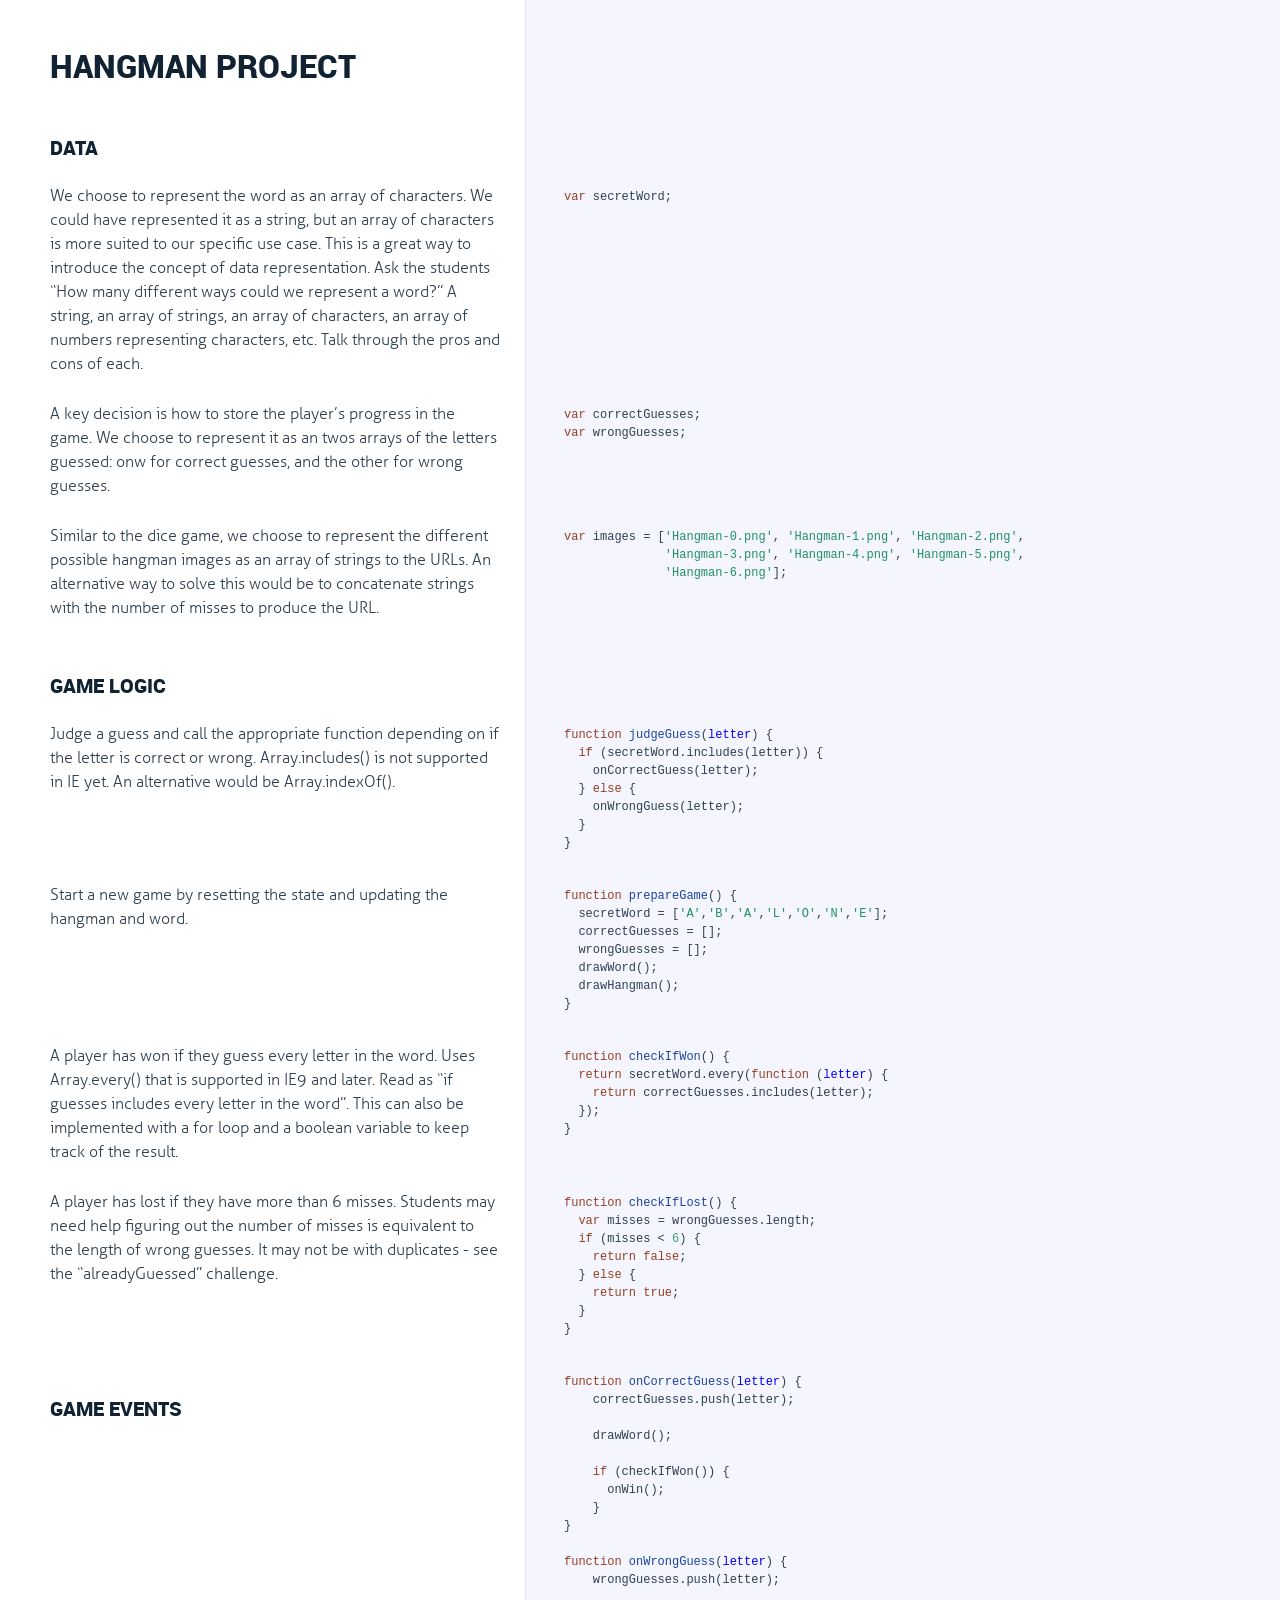
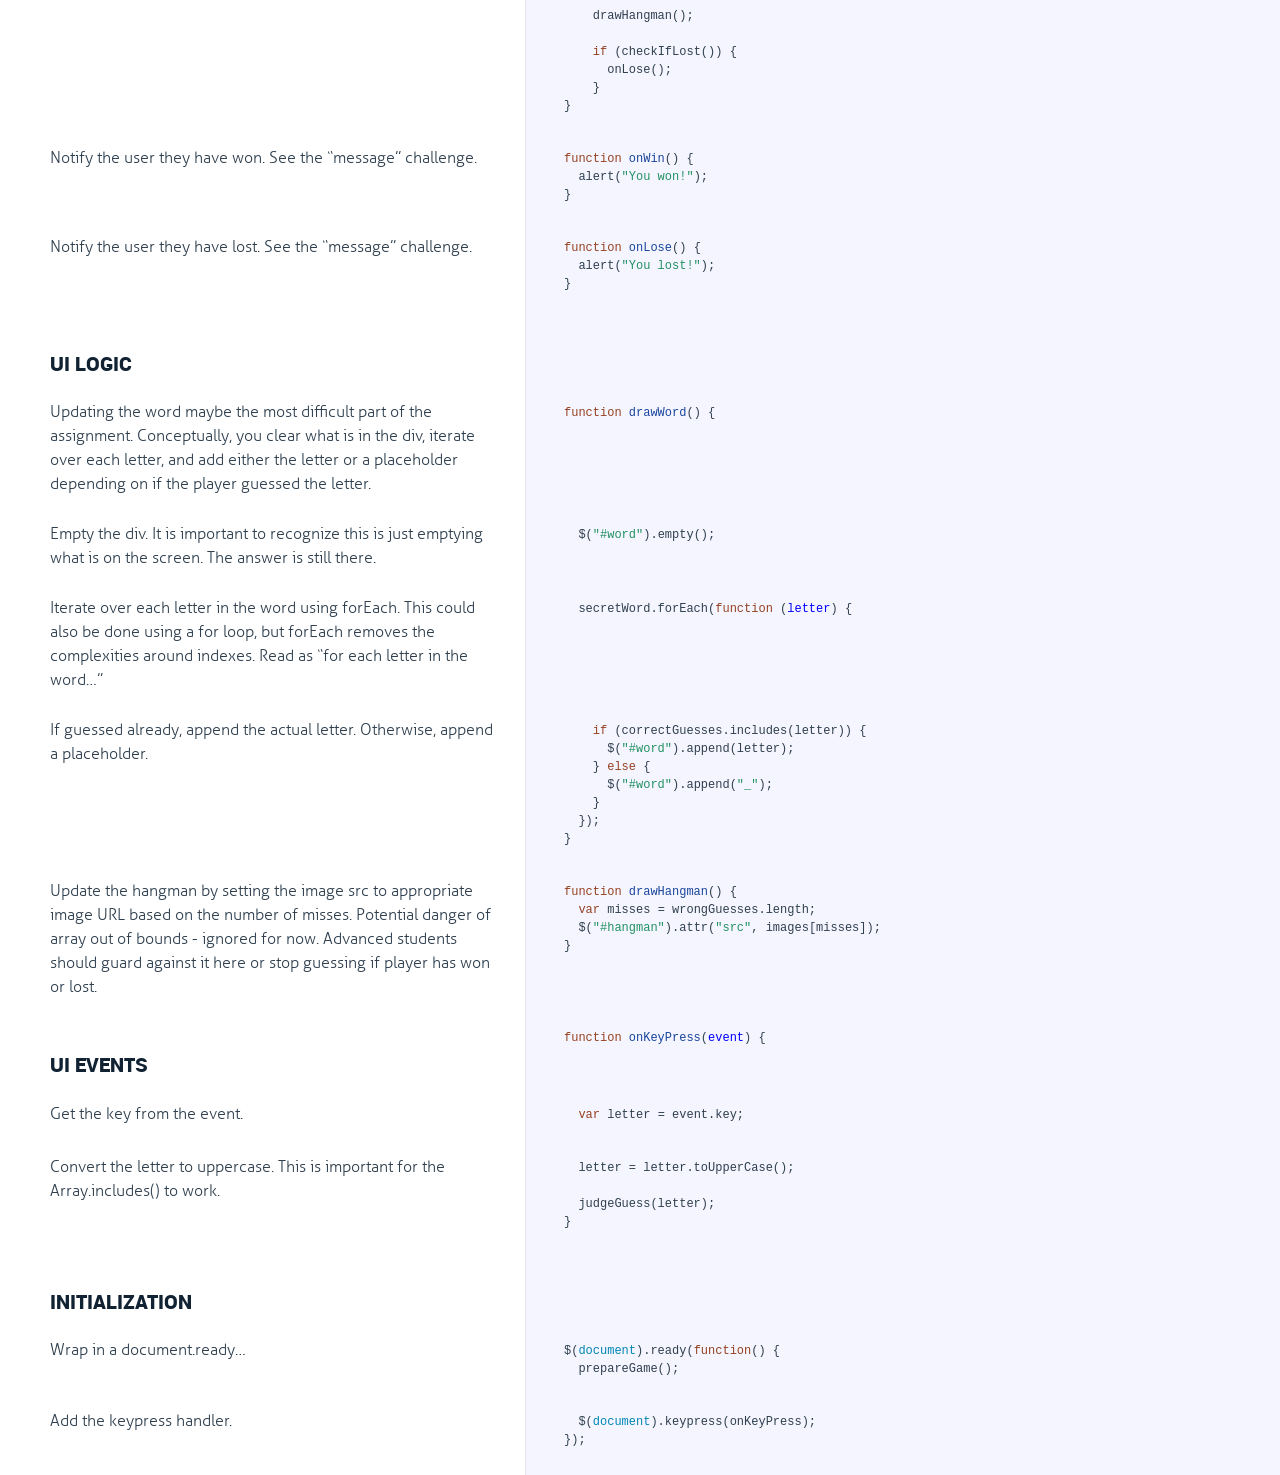
==== commit 788248cd: "Update script documentation" ====
--- a/docs/script.html
+++ b/docs/script.html
@@ -34,7 +34,7 @@
               <div class="pilwrap ">
                 <a class="pilcrow" href="#section-2">&#182;</a>
               </div>
-              <h2 id="global-variables">Global Variables</h2>
+              <h2 id="data">Data</h2>
 
             </div>
             
@@ -56,7 +56,7 @@
 
             </div>
             
-            <div class="content"><div class='highlight'><pre><span class="hljs-keyword">var</span> word = [<span class="hljs-string">'A'</span>,<span class="hljs-string">'B'</span>,<span class="hljs-string">'A'</span>,<span class="hljs-string">'L'</span>,<span class="hljs-string">'O'</span>,<span class="hljs-string">'N'</span>,<span class="hljs-string">'E'</span>];</pre></div></div>
+            <div class="content"><div class='highlight'><pre><span class="hljs-keyword">var</span> secretWord;</pre></div></div>
             
         </li>
         
@@ -67,11 +67,28 @@
               <div class="pilwrap ">
                 <a class="pilcrow" href="#section-4">&#182;</a>
               </div>
+              <p>A key decision is how to store the player’s progress in the game. We choose
+to represent it as an twos arrays of the letters guessed: onw for correct
+guesses, and the other for wrong guesses.</p>
+
+            </div>
+            
+            <div class="content"><div class='highlight'><pre><span class="hljs-keyword">var</span> correctGuesses;
+<span class="hljs-keyword">var</span> wrongGuesses;</pre></div></div>
+            
+        </li>
+        
+        
+        <li id="section-5">
+            <div class="annotation">
+              
+              <div class="pilwrap ">
+                <a class="pilcrow" href="#section-5">&#182;</a>
+              </div>
               <p>Similar to the dice game, we choose to represent the different possible
-hangman images as an array of strings to the URLs. Talk to students about the
-challenge we are trying to solve. “How do we turn a number of misses into an
-image?” An alternative way to solve this would be to concatenate strings with
-the number of misses to produce the URL.</p>
+hangman images as an array of strings to the URLs. An alternative way to
+solve this would be to concatenate strings with the number of misses to
+produce the URL.</p>
 
             </div>
             
@@ -82,38 +99,15 @@
         </li>
         
         
-        <li id="section-5">
-            <div class="annotation">
-              
-              <div class="pilwrap ">
-                <a class="pilcrow" href="#section-5">&#182;</a>
-              </div>
-              <p>A key decision is how to store the player’s progress in the game. We choose
-to represent it as an array of the letters guessed. Walk through a game of
-hangman with the students and have them narrate each step. Ask the game
-leader questions at each step. “How do you know if the player won?”
-or “How do you know if the player lost?”</p>
-
-            </div>
-            
-            <div class="content"><div class='highlight'><pre><span class="hljs-keyword">var</span> guesses;</pre></div></div>
-            
-        </li>
-        
-        
         <li id="section-6">
             <div class="annotation">
               
               <div class="pilwrap ">
                 <a class="pilcrow" href="#section-6">&#182;</a>
               </div>
-              <p>While you could infer the number of misses from the array of guesses, it is
-easier to keep it in an array. Alternatively, you could keep two arrays: a
-“correct” array and a “wrong” array.</p>
-
-            </div>
-            
-            <div class="content"><div class='highlight'><pre><span class="hljs-keyword">var</span> misses;</pre></div></div>
+              <h2 id="game-logic">Game Logic</h2>
+
+            </div>
             
         </li>
         
@@ -124,151 +118,80 @@
               <div class="pilwrap ">
                 <a class="pilcrow" href="#section-7">&#182;</a>
               </div>
-              <h2 id="game-logic">Game Logic</h2>
-
-            </div>
-            
-        </li>
-        
-        
-        <li id="section-8">
-            <div class="annotation">
-              
-              <div class="pilwrap ">
-                <a class="pilcrow" href="#section-8">&#182;</a>
-              </div>
-              <p>Guessing letters involves updating the two state variables - guesses and
-misses. This function also checks if a letter has been guessed, but that is
-not strictly necessary.</p>
-
-            </div>
-            
-            <div class="content"><div class='highlight'><pre><span class="hljs-function"><span class="hljs-keyword">function</span> <span class="hljs-title">guess</span>(<span class="hljs-params">letter</span>) </span>{</pre></div></div>
-            
-        </li>
-        
-        
-        <li id="section-9">
-            <div class="annotation">
-              
-              <div class="pilwrap ">
-                <a class="pilcrow" href="#section-9">&#182;</a>
-              </div>
-              <p>Call the appropriate event depending on if the letter is in the word</p>
-
-            </div>
-            
-            <div class="content"><div class='highlight'><pre>  <span class="hljs-keyword">if</span> (word.includes(letter)) {
+              <p>Judge a guess and call the appropriate function depending on if the letter
+is correct or wrong.  Array.includes() is not supported in IE yet. An
+alternative would be Array.indexOf().</p>
+
+            </div>
+            
+            <div class="content"><div class='highlight'><pre><span class="hljs-function"><span class="hljs-keyword">function</span> <span class="hljs-title">judgeGuess</span>(<span class="hljs-params">letter</span>) </span>{
+  <span class="hljs-keyword">if</span> (secretWord.includes(letter)) {
     onCorrectGuess(letter);
   } <span class="hljs-keyword">else</span> {
     onWrongGuess(letter);
-  }</pre></div></div>
-            
-        </li>
-        
-        
-        <li id="section-10">
-            <div class="annotation">
-              
-              <div class="pilwrap ">
-                <a class="pilcrow" href="#section-10">&#182;</a>
-              </div>
-              <p>Update the word and hangman on the screen.</p>
-
-            </div>
-            
-            <div class="content"><div class='highlight'><pre>  updateWord();
-  updateHangman();</pre></div></div>
-            
-        </li>
-        
-        
-        <li id="section-11">
-            <div class="annotation">
-              
-              <div class="pilwrap ">
-                <a class="pilcrow" href="#section-11">&#182;</a>
-              </div>
-              <p>Handle wins and losses.</p>
-
-            </div>
-            
-            <div class="content"><div class='highlight'><pre>  <span class="hljs-keyword">if</span> (hasWon()) {
-    onWin();
   }
-  <span class="hljs-keyword">if</span> (hasLost()) {
-    onLose();
-  }
-}</pre></div></div>
-            
-        </li>
-        
-        
-        <li id="section-12">
-            <div class="annotation">
-              
-              <div class="pilwrap ">
-                <a class="pilcrow" href="#section-12">&#182;</a>
+}</pre></div></div>
+            
+        </li>
+        
+        
+        <li id="section-8">
+            <div class="annotation">
+              
+              <div class="pilwrap ">
+                <a class="pilcrow" href="#section-8">&#182;</a>
               </div>
               <p>Start a new game by resetting the state and updating the hangman and word.</p>
 
             </div>
             
-            <div class="content"><div class='highlight'><pre><span class="hljs-function"><span class="hljs-keyword">function</span> <span class="hljs-title">reset</span>(<span class="hljs-params"></span>) </span>{
-  guesses = [];
-  misses = <span class="hljs-number">0</span>;
-  updateWord();
-  updateHangman();
-}</pre></div></div>
-            
-        </li>
-        
-        
-        <li id="section-13">
-            <div class="annotation">
-              
-              <div class="pilwrap ">
-                <a class="pilcrow" href="#section-13">&#182;</a>
-              </div>
-              <h2 id="game-logic-helpers">Game Logic Helpers</h2>
-
-            </div>
-            
-        </li>
-        
-        
-        <li id="section-14">
-            <div class="annotation">
-              
-              <div class="pilwrap ">
-                <a class="pilcrow" href="#section-14">&#182;</a>
+            <div class="content"><div class='highlight'><pre><span class="hljs-function"><span class="hljs-keyword">function</span> <span class="hljs-title">prepareGame</span>(<span class="hljs-params"></span>) </span>{
+  secretWord = [<span class="hljs-string">'A'</span>,<span class="hljs-string">'B'</span>,<span class="hljs-string">'A'</span>,<span class="hljs-string">'L'</span>,<span class="hljs-string">'O'</span>,<span class="hljs-string">'N'</span>,<span class="hljs-string">'E'</span>];
+  correctGuesses = [];
+  wrongGuesses = [];
+  drawWord();
+  drawHangman();
+}</pre></div></div>
+            
+        </li>
+        
+        
+        <li id="section-9">
+            <div class="annotation">
+              
+              <div class="pilwrap ">
+                <a class="pilcrow" href="#section-9">&#182;</a>
               </div>
               <p>A player has won if they guess every letter in the word. Uses Array.every()
 that is supported in IE9 and later. Read as “if guesses includes every letter
-in the word”</p>
-
-            </div>
-            
-            <div class="content"><div class='highlight'><pre><span class="hljs-function"><span class="hljs-keyword">function</span> <span class="hljs-title">hasWon</span>(<span class="hljs-params"></span>) </span>{
-  <span class="hljs-keyword">return</span> word.every(<span class="hljs-function"><span class="hljs-keyword">function</span> (<span class="hljs-params">letter</span>) </span>{
-    <span class="hljs-keyword">return</span> guesses.includes(letter);
+in the word”. This can also be implemented with a for loop and a boolean
+variable to keep track of the result.</p>
+
+            </div>
+            
+            <div class="content"><div class='highlight'><pre><span class="hljs-function"><span class="hljs-keyword">function</span> <span class="hljs-title">checkIfWon</span>(<span class="hljs-params"></span>) </span>{
+  <span class="hljs-keyword">return</span> secretWord.every(<span class="hljs-function"><span class="hljs-keyword">function</span> (<span class="hljs-params">letter</span>) </span>{
+    <span class="hljs-keyword">return</span> correctGuesses.includes(letter);
   });
 }</pre></div></div>
             
         </li>
         
         
-        <li id="section-15">
-            <div class="annotation">
-              
-              <div class="pilwrap ">
-                <a class="pilcrow" href="#section-15">&#182;</a>
-              </div>
-              <p>A player has lost if they have more than 6 misses.</p>
-
-            </div>
-            
-            <div class="content"><div class='highlight'><pre><span class="hljs-function"><span class="hljs-keyword">function</span> <span class="hljs-title">hasLost</span>(<span class="hljs-params"></span>) </span>{
+        <li id="section-10">
+            <div class="annotation">
+              
+              <div class="pilwrap ">
+                <a class="pilcrow" href="#section-10">&#182;</a>
+              </div>
+              <p>A player has lost if they have more than 6 misses. Students may need help
+figuring out the number of misses is equivalent to the length of wrong
+guesses. It may not be with duplicates - see the “alreadyGuessed” challenge.</p>
+
+            </div>
+            
+            <div class="content"><div class='highlight'><pre><span class="hljs-function"><span class="hljs-keyword">function</span> <span class="hljs-title">checkIfLost</span>(<span class="hljs-params"></span>) </span>{
+  <span class="hljs-keyword">var</span> misses = wrongGuesses.length;
   <span class="hljs-keyword">if</span> (misses &lt; <span class="hljs-number">6</span>) {
     <span class="hljs-keyword">return</span> <span class="hljs-literal">false</span>;
   } <span class="hljs-keyword">else</span> {
@@ -279,11 +202,11 @@
         </li>
         
         
-        <li id="section-16">
-            <div class="annotation">
-              
-              <div class="pilwrap ">
-                <a class="pilcrow" href="#section-16">&#182;</a>
+        <li id="section-11">
+            <div class="annotation">
+              
+              <div class="pilwrap ">
+                <a class="pilcrow" href="#section-11">&#182;</a>
               </div>
               <h2 id="game-events">Game Events</h2>
 
@@ -291,61 +214,98 @@
             
             <div class="content"><div class='highlight'><pre>
 <span class="hljs-function"><span class="hljs-keyword">function</span> <span class="hljs-title">onCorrectGuess</span>(<span class="hljs-params">letter</span>) </span>{
-    guesses.push(letter);
+    correctGuesses.push(letter);
+
+    drawWord();
+
+    <span class="hljs-keyword">if</span> (checkIfWon()) {
+      onWin();
+    }
 }
 
 <span class="hljs-function"><span class="hljs-keyword">function</span> <span class="hljs-title">onWrongGuess</span>(<span class="hljs-params">letter</span>) </span>{
-    guesses.push(letter);
-    misses = misses + <span class="hljs-number">1</span>;
-}
-
-<span class="hljs-function"><span class="hljs-keyword">function</span> <span class="hljs-title">onWin</span>(<span class="hljs-params"></span>) </span>{
+    wrongGuesses.push(letter);
+
+    drawHangman();
+
+    <span class="hljs-keyword">if</span> (checkIfLost()) {
+      onLose();
+    }
+}</pre></div></div>
+            
+        </li>
+        
+        
+        <li id="section-12">
+            <div class="annotation">
+              
+              <div class="pilwrap ">
+                <a class="pilcrow" href="#section-12">&#182;</a>
+              </div>
+              <p>Notify the user they have won. See the “message” challenge.</p>
+
+            </div>
+            
+            <div class="content"><div class='highlight'><pre><span class="hljs-function"><span class="hljs-keyword">function</span> <span class="hljs-title">onWin</span>(<span class="hljs-params"></span>) </span>{
   alert(<span class="hljs-string">"You won!"</span>);
-}
-
-<span class="hljs-function"><span class="hljs-keyword">function</span> <span class="hljs-title">onLose</span>(<span class="hljs-params"></span>) </span>{
+}</pre></div></div>
+            
+        </li>
+        
+        
+        <li id="section-13">
+            <div class="annotation">
+              
+              <div class="pilwrap ">
+                <a class="pilcrow" href="#section-13">&#182;</a>
+              </div>
+              <p>Notify the user they have lost. See the “message” challenge.</p>
+
+            </div>
+            
+            <div class="content"><div class='highlight'><pre><span class="hljs-function"><span class="hljs-keyword">function</span> <span class="hljs-title">onLose</span>(<span class="hljs-params"></span>) </span>{
   alert(<span class="hljs-string">"You lost!"</span>);
 }</pre></div></div>
             
         </li>
         
         
-        <li id="section-17">
-            <div class="annotation">
-              
-              <div class="pilwrap ">
-                <a class="pilcrow" href="#section-17">&#182;</a>
-              </div>
-              <h2 id="ui-update">UI Update</h2>
-
-            </div>
-            
-        </li>
-        
-        
-        <li id="section-18">
-            <div class="annotation">
-              
-              <div class="pilwrap ">
-                <a class="pilcrow" href="#section-18">&#182;</a>
+        <li id="section-14">
+            <div class="annotation">
+              
+              <div class="pilwrap ">
+                <a class="pilcrow" href="#section-14">&#182;</a>
+              </div>
+              <h2 id="ui-logic">UI Logic</h2>
+
+            </div>
+            
+        </li>
+        
+        
+        <li id="section-15">
+            <div class="annotation">
+              
+              <div class="pilwrap ">
+                <a class="pilcrow" href="#section-15">&#182;</a>
               </div>
               <p>Updating the word maybe the most difficult part of the assignment.
 Conceptually, you clear what is in the div, iterate over each letter, and add
-either the letter or an underscore depending on if the player guessed the
+either the letter or a placeholder depending on if the player guessed the
 letter.</p>
 
             </div>
             
-            <div class="content"><div class='highlight'><pre><span class="hljs-function"><span class="hljs-keyword">function</span> <span class="hljs-title">updateWord</span>(<span class="hljs-params"></span>) </span>{</pre></div></div>
-            
-        </li>
-        
-        
-        <li id="section-19">
-            <div class="annotation">
-              
-              <div class="pilwrap ">
-                <a class="pilcrow" href="#section-19">&#182;</a>
+            <div class="content"><div class='highlight'><pre><span class="hljs-function"><span class="hljs-keyword">function</span> <span class="hljs-title">drawWord</span>(<span class="hljs-params"></span>) </span>{</pre></div></div>
+            
+        </li>
+        
+        
+        <li id="section-16">
+            <div class="annotation">
+              
+              <div class="pilwrap ">
+                <a class="pilcrow" href="#section-16">&#182;</a>
               </div>
               <p>Empty the div. It is important to recognize this is just emptying what is
 on the screen. The answer is still there.</p>
@@ -357,11 +317,11 @@
         </li>
         
         
-        <li id="section-20">
-            <div class="annotation">
-              
-              <div class="pilwrap ">
-                <a class="pilcrow" href="#section-20">&#182;</a>
+        <li id="section-17">
+            <div class="annotation">
+              
+              <div class="pilwrap ">
+                <a class="pilcrow" href="#section-17">&#182;</a>
               </div>
               <p>Iterate over each letter in the word using forEach. This could also be
 done using a for loop, but forEach removes the complexities around indexes.
@@ -369,25 +329,23 @@
 
             </div>
             
-            <div class="content"><div class='highlight'><pre>  word.forEach(<span class="hljs-function"><span class="hljs-keyword">function</span> (<span class="hljs-params">letter</span>) </span>{</pre></div></div>
-            
-        </li>
-        
-        
-        <li id="section-21">
-            <div class="annotation">
-              
-              <div class="pilwrap ">
-                <a class="pilcrow" href="#section-21">&#182;</a>
-              </div>
-              <p>Check if the guesses array includes the given letter. Array.includes() is
-not supported in IE yet. An alternative would be Array.indexOf().
-Read as: “if the letter is in the list of guesses…” If guessed already,
-append the actual letter. Otherwise, append a placeholder.</p>
-
-            </div>
-            
-            <div class="content"><div class='highlight'><pre>    <span class="hljs-keyword">if</span> (guesses.includes(letter)) {
+            <div class="content"><div class='highlight'><pre>  secretWord.forEach(<span class="hljs-function"><span class="hljs-keyword">function</span> (<span class="hljs-params">letter</span>) </span>{</pre></div></div>
+            
+        </li>
+        
+        
+        <li id="section-18">
+            <div class="annotation">
+              
+              <div class="pilwrap ">
+                <a class="pilcrow" href="#section-18">&#182;</a>
+              </div>
+              <p>If guessed already, append the actual letter. Otherwise, append a
+placeholder.</p>
+
+            </div>
+            
+            <div class="content"><div class='highlight'><pre>    <span class="hljs-keyword">if</span> (correctGuesses.includes(letter)) {
       $(<span class="hljs-string">"#word"</span>).append(letter);
     } <span class="hljs-keyword">else</span> {
       $(<span class="hljs-string">"#word"</span>).append(<span class="hljs-string">"_"</span>);
@@ -398,29 +356,32 @@
         </li>
         
         
-        <li id="section-22">
-            <div class="annotation">
-              
-              <div class="pilwrap ">
-                <a class="pilcrow" href="#section-22">&#182;</a>
+        <li id="section-19">
+            <div class="annotation">
+              
+              <div class="pilwrap ">
+                <a class="pilcrow" href="#section-19">&#182;</a>
               </div>
               <p>Update the hangman by setting the image src to appropriate image URL based
-on the number of misses.</p>
-
-            </div>
-            
-            <div class="content"><div class='highlight'><pre><span class="hljs-function"><span class="hljs-keyword">function</span> <span class="hljs-title">updateHangman</span>(<span class="hljs-params"></span>) </span>{
+on the number of misses. Potential danger of array out of bounds - ignored
+for now. Advanced students should guard against it here or stop guessing if
+player has won or lost.</p>
+
+            </div>
+            
+            <div class="content"><div class='highlight'><pre><span class="hljs-function"><span class="hljs-keyword">function</span> <span class="hljs-title">drawHangman</span>(<span class="hljs-params"></span>) </span>{
+  <span class="hljs-keyword">var</span> misses = wrongGuesses.length;
   $(<span class="hljs-string">"#hangman"</span>).attr(<span class="hljs-string">"src"</span>, images[misses]);
 }</pre></div></div>
             
         </li>
         
         
-        <li id="section-23">
-            <div class="annotation">
-              
-              <div class="pilwrap ">
-                <a class="pilcrow" href="#section-23">&#182;</a>
+        <li id="section-20">
+            <div class="annotation">
+              
+              <div class="pilwrap ">
+                <a class="pilcrow" href="#section-20">&#182;</a>
               </div>
               <h2 id="ui-events">UI Events</h2>
 
@@ -432,11 +393,11 @@
         </li>
         
         
-        <li id="section-24">
-            <div class="annotation">
-              
-              <div class="pilwrap ">
-                <a class="pilcrow" href="#section-24">&#182;</a>
+        <li id="section-21">
+            <div class="annotation">
+              
+              <div class="pilwrap ">
+                <a class="pilcrow" href="#section-21">&#182;</a>
               </div>
               <p>Get the key from the event.</p>
 
@@ -447,11 +408,11 @@
         </li>
         
         
-        <li id="section-25">
-            <div class="annotation">
-              
-              <div class="pilwrap ">
-                <a class="pilcrow" href="#section-25">&#182;</a>
+        <li id="section-22">
+            <div class="annotation">
+              
+              <div class="pilwrap ">
+                <a class="pilcrow" href="#section-22">&#182;</a>
               </div>
               <p>Convert the letter to uppercase. This is important for the Array.includes()
 to work.</p>
@@ -460,17 +421,17 @@
             
             <div class="content"><div class='highlight'><pre>  letter = letter.toUpperCase();
 
-  guess(letter);
-}</pre></div></div>
-            
-        </li>
-        
-        
-        <li id="section-26">
-            <div class="annotation">
-              
-              <div class="pilwrap ">
-                <a class="pilcrow" href="#section-26">&#182;</a>
+  judgeGuess(letter);
+}</pre></div></div>
+            
+        </li>
+        
+        
+        <li id="section-23">
+            <div class="annotation">
+              
+              <div class="pilwrap ">
+                <a class="pilcrow" href="#section-23">&#182;</a>
               </div>
               <h2 id="initialization">Initialization</h2>
 
@@ -479,27 +440,27 @@
         </li>
         
         
-        <li id="section-27">
-            <div class="annotation">
-              
-              <div class="pilwrap ">
-                <a class="pilcrow" href="#section-27">&#182;</a>
+        <li id="section-24">
+            <div class="annotation">
+              
+              <div class="pilwrap ">
+                <a class="pilcrow" href="#section-24">&#182;</a>
               </div>
               <p>Wrap in a document.ready…</p>
 
             </div>
             
             <div class="content"><div class='highlight'><pre>$(<span class="hljs-built_in">document</span>).ready(<span class="hljs-function"><span class="hljs-keyword">function</span>(<span class="hljs-params"></span>) </span>{
-  reset();</pre></div></div>
-            
-        </li>
-        
-        
-        <li id="section-28">
-            <div class="annotation">
-              
-              <div class="pilwrap ">
-                <a class="pilcrow" href="#section-28">&#182;</a>
+  prepareGame();</pre></div></div>
+            
+        </li>
+        
+        
+        <li id="section-25">
+            <div class="annotation">
+              
+              <div class="pilwrap ">
+                <a class="pilcrow" href="#section-25">&#182;</a>
               </div>
               <p>Add the keypress handler.</p>
 
